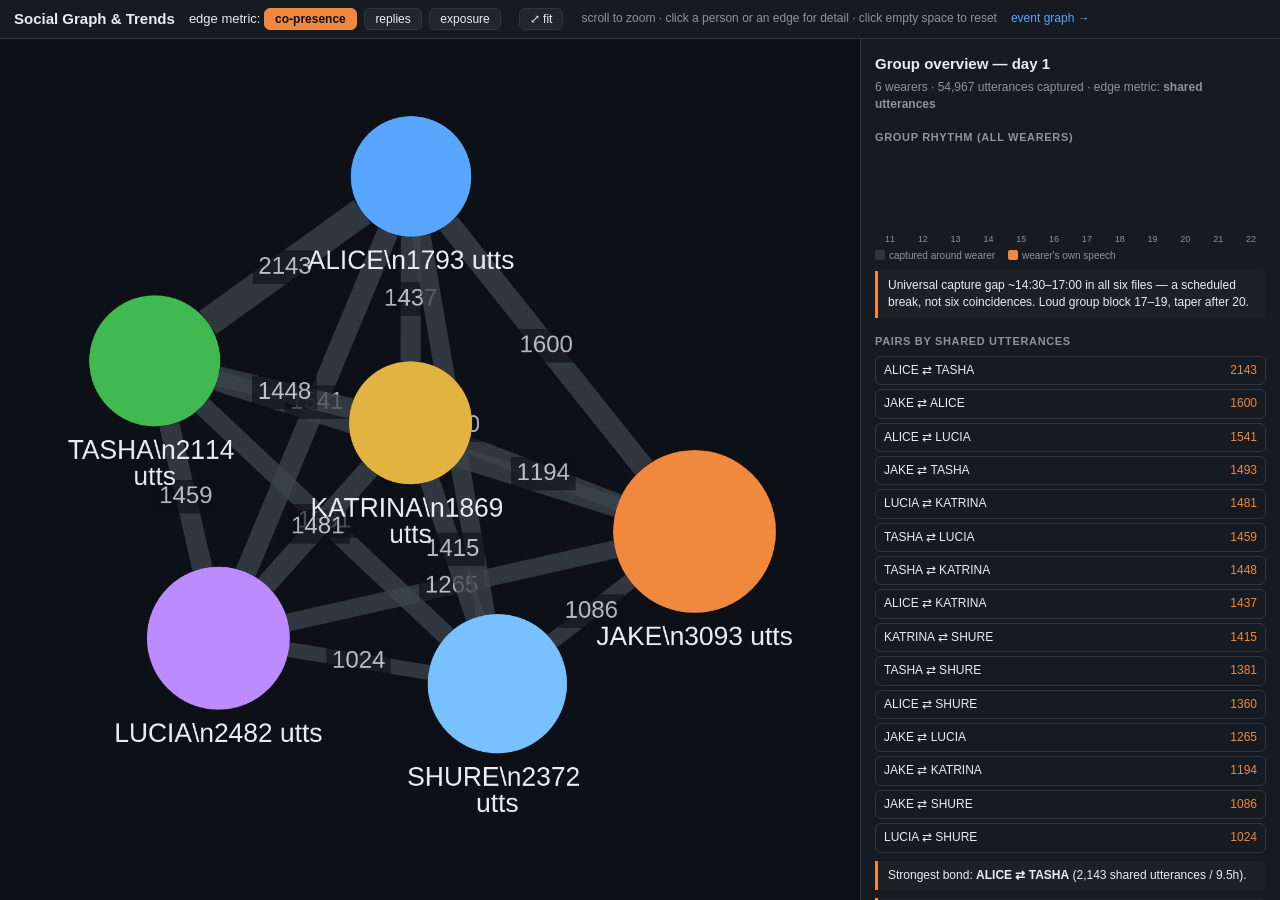
==== web/trends.html @ 54d90e9f "Compute day-1 trends: co-presence, reply dyads, hourly rhythms, per-user profiles (JSON + markdown)" ====
<!DOCTYPE html>
<html lang="en">
<head>
<meta charset="utf-8">
<title>CDE — Social Graph & Trends</title>
<script src="cytoscape.min.js"></script>
<script src="trends-data.js"></script>
<style>
  :root {
    --bg:#0d1117; --panel:#161b22; --border:#30363d; --fg:#e6edf3; --dim:#8b949e;
    --accent:#f0883e; --blue:#58a6ff; --green:#3fb950; --purple:#bc8cff; --red:#f85149;
  }
  * { box-sizing:border-box; }
  body { margin:0; background:var(--bg); color:var(--fg);
         font:13px/1.45 -apple-system,"Segoe UI",Roboto,sans-serif; height:100vh;
         display:flex; flex-direction:column; }
  header { padding:8px 14px; background:var(--panel); border-bottom:1px solid var(--border);
           display:flex; gap:14px; align-items:center; flex-wrap:wrap; }
  header h1 { font-size:15px; margin:0; font-weight:600; }
  header .hint { color:var(--dim); font-size:12px; }
  .mbtn { background:#21262d; color:var(--fg); border:1px solid var(--border); border-radius:6px;
          padding:3px 10px; margin-right:4px; cursor:pointer; font-size:12px; }
  .mbtn.on { background:var(--accent); border-color:var(--accent); color:#0d1117; font-weight:600; }
  .mbtn.ghost { margin-left:auto; }
  a.mlink { color:var(--blue); font-size:12px; text-decoration:none; }
  main { flex:1; display:flex; min-height:0; }
  #cy { flex:1; min-width:0; }
  #inspector { width:420px; background:var(--panel); border-left:1px solid var(--border);
               overflow-y:auto; padding:14px; }
  #inspector h2 { font-size:15px; margin:0 0 4px; }
  #inspector .meta { color:var(--dim); margin-bottom:10px; font-size:12px; }
  #inspector h3 { font-size:11px; color:var(--dim); text-transform:uppercase;
                  letter-spacing:.06em; margin:16px 0 6px; }
  .statgrid { display:flex; gap:8px; flex-wrap:wrap; margin:8px 0; }
  .stat { background:#1c2128; border:1px solid var(--border); border-radius:6px;
          padding:6px 10px; font-size:12px; }
  .stat b { display:block; font-size:16px; color:var(--fg); }
  .bars { display:flex; align-items:flex-end; gap:3px; height:80px; margin:6px 0 2px; }
  .barcol { flex:1; display:flex; flex-direction:column; justify-content:flex-end; align-items:center; position:relative; }
  .barcol .cap { width:100%; background:#30363d; border-radius:2px 2px 0 0; }
  .barcol .own { width:60%; background:var(--accent); border-radius:2px 2px 0 0; position:absolute; bottom:0; }
  .barcol:hover .cap { background:#484f58; }
  .hlabels { display:flex; gap:3px; }
  .hlabels span { flex:1; text-align:center; font-size:9px; color:var(--dim); }
  .legendrow { font-size:10px; color:var(--dim); margin-top:2px; }
  .legendrow i { display:inline-block; width:10px; height:10px; border-radius:2px;
                 vertical-align:-1px; margin-right:4px; }
  .hbar { display:flex; align-items:center; gap:6px; margin:3px 0; font-size:12px; }
  .hbar .nm { width:86px; overflow:hidden; text-overflow:ellipsis; white-space:nowrap; }
  .hbar .tr { flex:1; background:#21262d; border-radius:3px; height:12px; position:relative; }
  .hbar .fl { background:var(--blue); height:100%; border-radius:3px; }
  .hbar .fl.own { background:var(--accent); }
  .hbar .fl.green { background:var(--green); }
  .hbar .vl { width:56px; text-align:right; color:var(--dim); font-size:11px; }
  .pairrow { padding:5px 8px; border:1px solid var(--border); border-radius:6px; margin:4px 0;
             cursor:pointer; font-size:12px; display:flex; justify-content:space-between; }
  .pairrow:hover { border-color:var(--blue); }
  .pairrow .v { color:var(--accent); }
  .note { border-left:3px solid var(--accent); background:#1c2128; padding:6px 10px;
          margin:8px 0; font-size:12px; border-radius:0 6px 6px 0; }
  .note.assumed { border-left-color:var(--purple); }
  .note .tag { font-size:10px; color:var(--purple); font-weight:700; letter-spacing:.05em; }
  .backbtn { width:100%; margin-top:12px; padding:7px; background:#21262d; color:var(--fg);
             border:1px solid var(--border); border-radius:6px; cursor:pointer; font-size:12px; }
  ul.tight { margin:4px 0; padding-left:18px; font-size:12px; }
  ul.tight li { margin:3px 0; }
</style>
</head>
<body>
<header>
  <h1>Social Graph &amp; Trends</h1>
  <span>
    edge metric:
    <button class="mbtn on" data-m="copresence">co-presence</button>
    <button class="mbtn" data-m="replies">replies</button>
    <button class="mbtn" data-m="exposure">exposure</button>
  </span>
  <button class="mbtn" id="fit">⤢ fit</button>
  <span class="hint">scroll to zoom · click a person or an edge for detail · click empty space to reset</span>
  <a class="mlink" href="/">event graph →</a>
</header>
<main>
  <div id="cy"></div>
  <div id="inspector"><p style="color:var(--dim)">Loading…</p></div>
</main>
<script>
const D = window.TRENDS_DATA;
const $ = s => document.querySelector(s);
const WEARERS = Object.keys(D.users);                    // ["A1_JAKE", ...]
const CODE = {}, NAME = {}, COLOR = {};
const PALETTE = ["#f0883e","#58a6ff","#3fb950","#bc8cff","#e3b341","#79c0ff"];
WEARERS.forEach((w,i) => { CODE[w] = w.split("_")[0]; NAME[w] = w.split("_")[1]; COLOR[w] = PALETTE[i]; });
const CODE2W = Object.fromEntries(WEARERS.map(w => [CODE[w], w]));

// ---------- pair metrics ----------
const REPLY = {};   // "A1-A4" -> {f: replies a->b, b: replies b->a} in key order
for (const e of D.reply_edges_top) {
  const wa = WEARERS.find(w => NAME[w] === e.from), wb = WEARERS.find(w => NAME[w] === e.to);
  if (!wa || !wb) continue;
  const key = [CODE[wa], CODE[wb]].sort().join("-");
  REPLY[key] = REPLY[key] || {};
  REPLY[key][CODE[wa] < CODE[wb] ? "f" : "b"] =
      (REPLY[key][CODE[wa] < CODE[wb] ? "f" : "b"] || 0) + e.replies;
}
function pairKey(wa, wb) { return [CODE[wa], CODE[wb]].sort().join("-"); }
function pairMetrics(wa, wb) {
  const k = pairKey(wa, wb), cp = D.co_presence[k] || {}, rp = REPLY[k] || {};
  const [c1, c2] = k.split("-");
  const w1 = CODE2W[c1], w2 = CODE2W[c2];
  const heard12 = (D.users[w1].speakers_heard[NAME[w2]] || 0);
  const heard21 = (D.users[w2].speakers_heard[NAME[w1]] || 0);
  return { key: k, w1, w2,
           shared: cp.shared_utterances || 0, span: cp.span_hours || 0,
           first: cp.first, last: cp.last,
           r12: rp.f || 0, r21: rp.b || 0,
           heard12, heard21,
           replies: (rp.f || 0) + (rp.b || 0),
           exposure: heard12 + heard21 };
}
const PAIRS = [];
for (let i = 0; i < WEARERS.length; i++)
  for (let j = i + 1; j < WEARERS.length; j++)
    PAIRS.push(pairMetrics(WEARERS[i], WEARERS[j]));

const METRICS = {
  copresence: { get: p => p.shared,  label: "shared utterances", fmt: v => v },
  replies:    { get: p => p.replies, label: "replies",           fmt: v => v },
  exposure:   { get: p => p.exposure,label: "heard each other",  fmt: v => v },
};
let metric = "copresence";
const maxFor = m => Math.max(...PAIRS.map(METRICS[m].get));

// ---------- narratives (from analysis/TRENDS.md) ----------
const NOTES = {
  A1_JAKE: [
    "Hub of the group: top-3 conversation partner for every other wearer; highest self-share of speech (34%).",
    "Latest night of anyone (recording to 22:05); loud morning block 11–13, evening resume 17–20.",
    "Most-captured other voice in all five transcripts — in Alice's and Tasha's files he's heard more than they hear themselves."],
  A2_ALICE: [
    "Quiet center: highest co-presence totals overall but lowest self-share (19%) — always present, rarely heard.",
    "Strongest pair bond in the dataset is Alice–Tasha (2,143 shared utterances / 9.5h).",
    "Co-presence edges credit her correctly where extraction would miss her — argues for heard_by/WITNESSED edges."],
  A3_TASHA: [
    "Connector: bridges Alice, Lucia, Katrina; mid-to-high engagement with everyone.",
    "Alice⇄Tasha is the strongest non-Jake reply dyad (1,438 / 1,324).",
    "Earliest recording end besides Shure's split — file stops 20:45."],
  A4_LUCIA: [
    "Jake's primary partner — Jake⇄Lucia is the single busiest dyad (3,684 combined replies).",
    "Second-most-heard voice group-wide; strong independent ties to Katrina, Tasha, Alice.",
    "Plausible co-runner of group logistics alongside Jake."],
  A5_KATRINA: [
    "Steady mid-tier: lowest total capture (8,204) and the thinnest afternoon (81 utts at 14h).",
    "Balanced ties — Lucia⇄Katrina and Shure⇄Katrina both ~900 replies each way.",
    "Her afternoon lull reads as an individual off-camera stretch, not a group event."],
  A6_SHURE: [
    "Semi-detached evenings: co-presence with every wearer ends ~18:37 while his recorder runs to 22:09.",
    "17:00 spike is the largest single hour anywhere (2,144 captured — a big group moment).",
    "Only file containing 'Shure's GF' (382) and 'Sister' (57) — a private social thread outside the group."],
};
const ASSUMED = {
  A1_JAKE: "Week: extracted goals (party/BBQ, auction, schedule rework) are group-facing — likely remains coordination hub; surviving INFLUENCES hypotheses mostly radiate from his plans.",
  A2_ALICE: "Week: stable sub-thread with Tasha inside the group graph; expect shared events to cluster together.",
  A3_TASHA: "Week: Alice–Tasha pairing persists as a sub-thread; her earlier departures may repeat.",
  A4_LUCIA: "Week: second node of the social core; day-3 grill rehearsal / day-4 BBQ replan likely co-run with Jake.",
  A5_KATRINA: "Week: mid-core member; afternoon off-camera stretches may recur.",
  A6_SHURE: "Week: recurring evening splits + GF/sister events form a parallel thread in his part of the graph.",
};

// ---------- graph ----------
let cy;
function buildGraph() {
  const mx = maxFor(metric);
  const els = [];
  for (const w of WEARERS) {
    const u = D.users[w];
    els.push({ data: { id: CODE[w], name: NAME[w], wearer: w,
                       own: u.own_utterances, captured: u.utterances_captured }});
  }
  for (const p of PAIRS) {
    const v = METRICS[metric].get(p);
    els.push({ data: { id: "p" + p.key, source: CODE[p.w1], target: CODE[p.w2],
                       pair: p.key, v, norm: v / mx }});
  }
  if (cy) cy.destroy();
  cy = cytoscape({
    container: $("#cy"), elements: els, wheelSensitivity: 0.25,
    minZoom: 0.3, maxZoom: 5,
    layout: { name: "cose", animate: false, nodeRepulsion: 9000,
              idealEdgeLength: e => 220 - 140 * e.data("norm"), edgeElasticity: 50 },
    style: [
      { selector: "node", style: {
          "background-color": n => COLOR[n.data("wearer")],
          "width": n => 26 + 42 * (n.data("own") / 3100),
          "height": n => 26 + 42 * (n.data("own") / 3100),
          "label": n => n.data("name") + "\\n" + n.data("own") + " utts",
          "color": "#e6edf3", "font-size": 11, "text-valign": "bottom",
          "text-margin-y": 5, "text-wrap": "wrap", "text-max-width": "90px",
          "border-width": 0 }},
      { selector: "edge", style: {
          "width": e => 1 + 11 * e.data("norm"),
          "line-color": "#3d444d", "opacity": 0.75,
          "curve-style": "bezier",
          "label": e => METRICS[metric].fmt(e.data("v")),
          "font-size": 10, "color": "#e6edf3", "text-opacity": 0,
          "text-background-color": "#0d1117", "text-background-opacity": 0.85,
          "text-background-padding": 2 }},
      { selector: ".faded", style: { "opacity": 0.12 }},
      { selector: "edge.hi", style: { "line-color": "#f0883e", "opacity": 1 }},
      { selector: "node.hi", style: { "border-width": 3, "border-color": "#ffd33d" }},
    ],
  });
  cy.on("zoom", () => {
    const t = cy.zoom() > 0.75 ? 1 : 0;
    cy.edges().forEach(e => { if (e.style("text-opacity") != t) e.style("text-opacity", t); });
  });
  cy.on("tap", "node", ev => focusNode(ev.target));
  cy.on("tap", "edge", ev => focusEdge(ev.target));
  cy.on("tap", ev => { if (ev.target === cy) resetView(); });
}

function setMetric(m) {
  metric = m;
  document.querySelectorAll(".mbtn[data-m]").forEach(b =>
    b.classList.toggle("on", b.dataset.m === m));
  const mx = maxFor(m);
  cy.edges().forEach(e => {
    const p = PAIRS.find(x => "p" + x.key === e.id());
    const v = METRICS[m].get(p);
    e.data("v", v); e.data("norm", v / mx);
  });
  cy.layout({ name: "cose", animate: true, animationDuration: 400, nodeRepulsion: 9000,
              idealEdgeLength: e => 220 - 140 * e.data("norm"), edgeElasticity: 50 }).run();
}
document.querySelectorAll(".mbtn[data-m]").forEach(b => b.onclick = () => setMetric(b.dataset.m));
$("#fit").onclick = () => { cy.animate({ fit: { padding: 60 } }, { duration: 300 }); };

// ---------- focus / detail ----------
function hilite(eles) {
  cy.elements().addClass("faded").removeClass("hi");
  eles.removeClass("faded").addClass("hi");
}
function resetView() {
  cy.elements().removeClass("faded hi");
  cy.animate({ fit: { padding: 60 } }, { duration: 300 });
  showOverview();
}
function focusNode(n) {
  const hood = n.closedNeighborhood();
  hilite(hood);
  cy.animate({ fit: { eles: hood, padding: 90 } }, { duration: 400 });
  showUser(n.data("wearer"));
}
function focusEdge(e) {
  const g = e.union(e.connectedNodes());
  hilite(g);
  cy.animate({ fit: { eles: g, padding: 140 } }, { duration: 400 });
  const [w1, w2] = e.data("pair").split("-").map(c => CODE2W[c]);
  showPair(pairMetrics(w1, w2));
}

// ---------- inspector renderers ----------
function bar(u) {
  const hrs = u.hourly;
  const hs = Object.keys(hrs).map(Number).sort((a,b)=>a-b);
  const lo = hs[0], hi = hs[hs.length-1];
  const mx = Math.max(...hs.map(h => hrs[h].captured));
  let cols = "", labs = "";
  for (let h = lo; h <= hi; h++) {
    const c = hrs[h] ? hrs[h].captured : 0, o = hrs[h] ? hrs[h].own : 0;
    cols += `<div class="barcol" title="${h}:00 — ${c} captured, ${o} own">
      <div class="cap" style="height:${Math.round(76*c/mx)}px"></div>
      <div class="own" style="height:${Math.round(76*o/mx)}px"></div></div>`;
    labs += `<span>${h}</span>`;
  }
  return `<div class="bars">${cols}</div><div class="hlabels">${labs}</div>
    <div class="legendrow"><i style="background:#30363d"></i>captured around wearer
    <i style="background:var(--accent);margin-left:10px"></i>wearer's own speech</div>`;
}
function hbars(items, cls) {
  const mx = Math.max(...items.map(x => x[1]), 1);
  return items.map(([nm, v]) =>
    `<div class="hbar"><span class="nm">${nm}</span>
     <span class="tr"><span class="fl ${cls||""}" style="width:${Math.round(100*v/mx)}%"></span></span>
     <span class="vl">${v}</span></div>`).join("");
}
function pairTable(sortKey) {
  return PAIRS.slice().sort((a,b) => METRICS[metric].get(b) - METRICS[metric].get(a))
    .map(p => `<div class="pairrow" data-p="${p.key}">
      <span>${NAME[p.w1]} ⇄ ${NAME[p.w2]}</span>
      <span class="v">${METRICS[metric].fmt(METRICS[metric].get(p))}</span></div>`).join("");
}
function bindPairRows() {
  document.querySelectorAll(".pairrow").forEach(r => r.onclick = () => {
    const e = cy.getElementById("p" + r.dataset.p);
    if (e.nonempty()) focusEdge(e);
  });
}

function groupRhythm() {
  const acc = {};
  for (const w of WEARERS)
    for (const [h, v] of Object.entries(D.users[w].hourly)) {
      acc[h] = acc[h] || [0,0]; acc[h][0] += v.captured; acc[h][1] += v.own;
    }
  return bar({ hourly: acc });
}

function showOverview() {
  const sorted = PAIRS.slice().sort((a,b)=>b.shared-a.shared);
  const best = sorted[0], early = sorted.filter(p => p.span < 8);
  $("#inspector").innerHTML = `
    <h2>Group overview — day 1</h2>
    <div class="meta">6 wearers · ${Object.values(D.users).reduce((s,u)=>s+u.utterances_captured,0).toLocaleString()}
      utterances captured · edge metric: <b>${METRICS[metric].label}</b></div>
    <h3>group rhythm (all wearers)</h3>
    ${groupRhythm()}
    <div class="note">Universal capture gap ~14:30–17:00 in all six files — a scheduled break, not six
      coincidences. Loud group block 17–19, taper after 20.</div>
    <h3>pairs by ${METRICS[metric].label}</h3>
    ${pairTable()}
    <div class="note">Strongest bond: <b>${NAME[best.w1]} ⇄ ${NAME[best.w2]}</b>
      (${best.shared.toLocaleString()} shared utterances / ${best.span}h).</div>
    ${early.length ? `<div class="note">Every Shure pair caps at ~7.5h and ends ~18:37 — he splits off
      from the group each evening while his recorder keeps running.</div>` : ""}
    <div class="note assumed"><span class="tag">ASSUMED · WEEK</span><br>
      Graph stats from Jake's extracted week: 9 INFLUENCES hypotheses, 299 SAME_THREAD, 163 canonical
      goals — recurring threads (party/BBQ, auction, schedule) seeded early resolve into the day-7 event.</div>`;
  bindPairRows();
}

function showUser(w) {
  const u = D.users[w];
  const share = Math.round(100 * u.own_utterances / u.utterances_captured);
  const heard = Object.entries(u.speakers_heard)
    .filter(([n]) => n !== NAME[w]).sort((a,b)=>b[1]-a[1]).slice(0,6);
  const rels = PAIRS.filter(p => p.w1 === w || p.w2 === w)
    .sort((a,b) => METRICS[metric].get(b) - METRICS[metric].get(a));
  const heardMax = heard.length ? heard[0][1] : 1;
  $("#inspector").innerHTML = `
    <h2 style="color:${COLOR[w]}">${NAME[w]} <span style="color:var(--dim);font-size:12px">${w}</span></h2>
    <div class="meta">day 1 · active ${u.active_span_hours[0]}:00–${u.active_span_hours[1]}:00</div>
    <div class="statgrid">
      <div class="stat"><b>${u.utterances_captured.toLocaleString()}</b>captured</div>
      <div class="stat"><b>${u.own_utterances.toLocaleString()}</b>own speech</div>
      <div class="stat"><b>${share}%</b>self-share</div>
    </div>
    <h3>hourly activity</h3>
    ${bar(u)}
    <h3>voices heard (exposure)</h3>
    ${hbars(heard)}
    <h3>relationships — by ${METRICS[metric].label}</h3>
    ${rels.map(p => {
      const other = p.w1 === w ? p.w2 : p.w1;
      const v = METRICS[metric].get(p);
      return `<div class="pairrow" data-p="${p.key}">
        <span style="color:${COLOR[other]}">⇄ ${NAME[other]}</span>
        <span class="v">${METRICS[metric].fmt(v)}</span></div>`;
    }).join("")}
    <h3>trend notes</h3>
    <ul class="tight">${NOTES[w].map(n => `<li>${n}</li>`).join("")}</ul>
    <div class="note assumed"><span class="tag">ASSUMED · WEEK</span><br>${ASSUMED[w]}</div>
    <button class="backbtn" onclick="resetView()">← back to group</button>`;
  bindPairRows();
}

function showPair(p) {
  const rTot = p.r12 + p.r21 || 1, hTot = p.heard12 + p.heard21 || 1;
  const spanNote = p.span < 8
    ? `<div class="note">Short overlap (${p.span}h, ending ~${p.last}) — shorter than the group's
       ~10.9h typical span: one of the two left the shared space early.</div>` : "";
  const rank = 1 + PAIRS.slice().sort((a,b)=>b.shared-a.shared).findIndex(x=>x.key===p.key);
  $("#inspector").innerHTML = `
    <h2><span style="color:${COLOR[p.w1]}">${NAME[p.w1]}</span> ⇄
        <span style="color:${COLOR[p.w2]}">${NAME[p.w2]}</span></h2>
    <div class="meta">pair detail · day 1 · co-presence rank #${rank} of 15</div>
    <div class="statgrid">
      <div class="stat"><b>${p.shared.toLocaleString()}</b>shared utterances</div>
      <div class="stat"><b>${p.span}h</b>overlap ${p.first}–${p.last}</div>
    </div>
    <h3>replies — who responds to whom</h3>
    <div class="hbar"><span class="nm">${NAME[p.w1]} → ${NAME[p.w2]}</span>
      <span class="tr"><span class="fl" style="width:${Math.round(100*p.r12/rTot)}%"></span></span>
      <span class="vl">${p.r12}</span></div>
    <div class="hbar"><span class="nm">${NAME[p.w2]} → ${NAME[p.w1]}</span>
      <span class="tr"><span class="fl own" style="width:${Math.round(100*p.r21/rTot)}%"></span></span>
      <span class="vl">${p.r21}</span></div>
    <h3>exposure — how much of the other's voice each captured</h3>
    <div class="hbar"><span class="nm">${NAME[p.w1]} heard</span>
      <span class="tr"><span class="fl green" style="width:${Math.round(100*p.heard12/hTot)}%"></span></span>
      <span class="vl">${p.heard12}</span></div>
    <div class="hbar"><span class="nm">${NAME[p.w2]} heard</span>
      <span class="tr"><span class="fl green" style="width:${Math.round(100*p.heard21/hTot)}%"></span></span>
      <span class="vl">${p.heard21}</span></div>
    ${spanNote}
    <div class="note">Reply counts are amplified ~3–4× because every nearby recorder captures the same
      exchange — read the <i>ratio</i> between directions, not the absolute numbers.</div>
    <button class="backbtn" onclick="resetView()">← back to group</button>`;
}

buildGraph();
resetView();
</script>
</body>
</html>
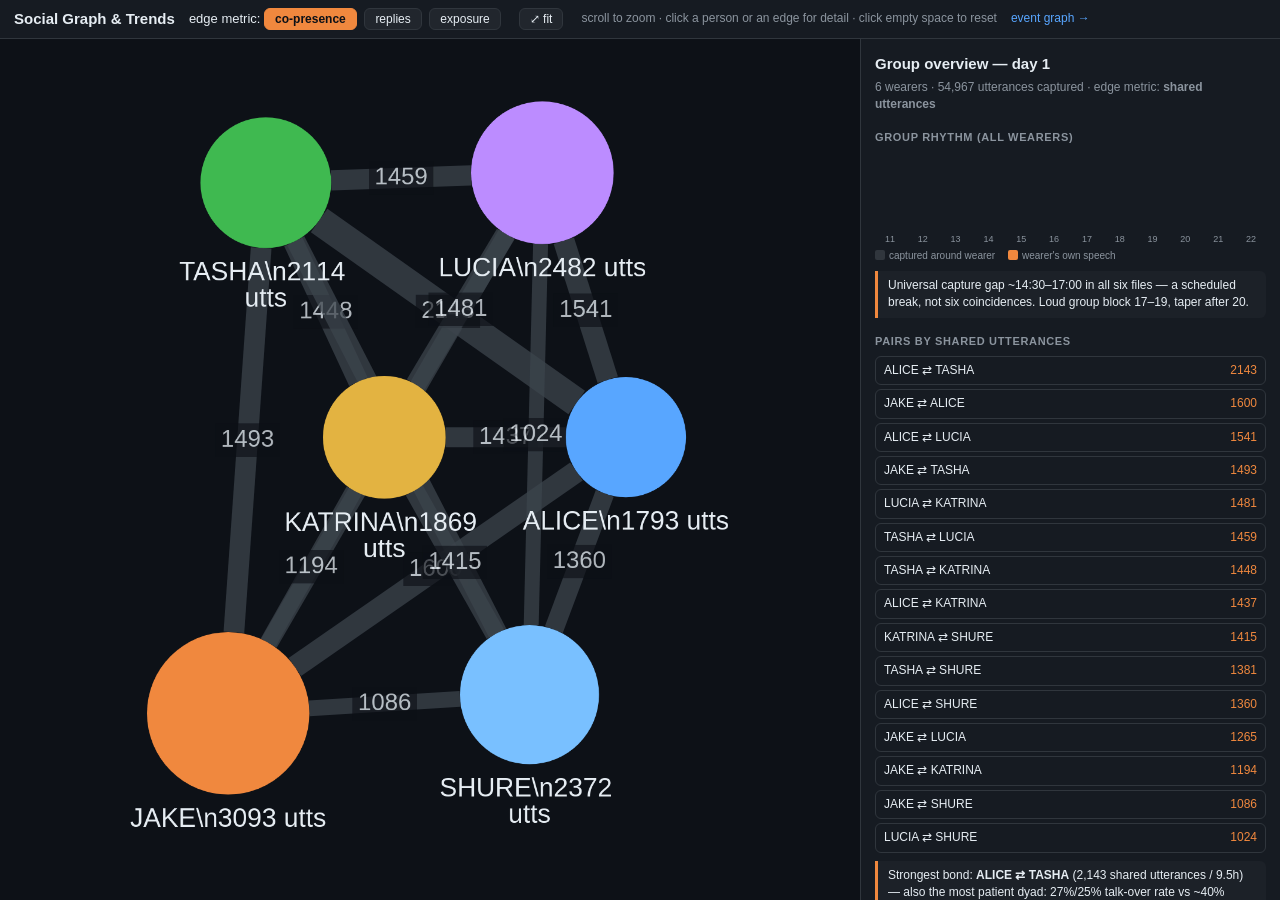
==== commit d5fff733: "New trend signals: reply latency, talk-over counts, voiced time, monologue runs Generated with [Devi" ====
--- a/web/trends.html
+++ b/web/trends.html
@@ -109,11 +109,15 @@
   const w1 = CODE2W[c1], w2 = CODE2W[c2];
   const heard12 = (D.users[w1].speakers_heard[NAME[w2]] || 0);
   const heard21 = (D.users[w2].speakers_heard[NAME[w1]] || 0);
+  const ex = (D.pair_extras || {})[k] || {};
   return { key: k, w1, w2,
            shared: cp.shared_utterances || 0, span: cp.span_hours || 0,
            first: cp.first, last: cp.last,
            r12: rp.f || 0, r21: rp.b || 0,
            heard12, heard21,
+           lat1: ex.lat_f, lat2: ex.lat_b,          // reply latency, each member
+           ov1: ex.ov_f || 0, ov2: ex.ov_b || 0,    // talk-overs committed
+           n1: ex.n_f || 0, n2: ex.n_b || 0,        // clean replies (denominator)
            replies: (rp.f || 0) + (rp.b || 0),
            exposure: heard12 + heard21 };
 }
@@ -137,8 +141,8 @@
     "Latest night of anyone (recording to 22:05); loud morning block 11–13, evening resume 17–20.",
     "Most-captured other voice in all five transcripts — in Alice's and Tasha's files he's heard more than they hear themselves."],
   A2_ALICE: [
-    "Quiet center: highest co-presence totals overall but lowest self-share (19%) — always present, rarely heard.",
-    "Strongest pair bond in the dataset is Alice–Tasha (2,143 shared utterances / 9.5h).",
+    "Quiet center: highest co-presence totals overall but lowest self-share (19%) and least airtime (~43 min) — always present, rarely heard.",
+    "Strongest pair bond in the dataset is Alice–Tasha (2,143 shared utterances / 9.5h) — and the most patient: 25–27% talk-over rate vs ~40% group norm.",
     "Co-presence edges credit her correctly where extraction would miss her — argues for heard_by/WITNESSED edges."],
   A3_TASHA: [
     "Connector: bridges Alice, Lucia, Katrina; mid-to-high engagement with everyone.",
@@ -155,6 +159,7 @@
   A6_SHURE: [
     "Semi-detached evenings: co-presence with every wearer ends ~18:37 while his recorder runs to 22:09.",
     "17:00 spike is the largest single hour anywhere (2,144 captured — a big group moment).",
+    "Holds the floor longest: 42-utterance monologue streak, the group's max.",
     "Only file containing 'Shure's GF' (382) and 'Sister' (57) — a private social thread outside the group."],
 };
 const ASSUMED = {
@@ -308,6 +313,8 @@
 function showOverview() {
   const sorted = PAIRS.slice().sort((a,b)=>b.shared-a.shared);
   const best = sorted[0], early = sorted.filter(p => p.span < 8);
+  const talkiest = WEARERS.slice().sort((a,b) => userOvRate(b) - userOvRate(a))[0];
+  const mostVoiced = WEARERS.slice().sort((a,b) => D.users[b].voiced_s - D.users[a].voiced_s)[0];
   $("#inspector").innerHTML = `
     <h2>Group overview — day 1</h2>
     <div class="meta">6 wearers · ${Object.values(D.users).reduce((s,u)=>s+u.utterances_captured,0).toLocaleString()}
@@ -319,9 +326,15 @@
     <h3>pairs by ${METRICS[metric].label}</h3>
     ${pairTable()}
     <div class="note">Strongest bond: <b>${NAME[best.w1]} ⇄ ${NAME[best.w2]}</b>
-      (${best.shared.toLocaleString()} shared utterances / ${best.span}h).</div>
+      (${best.shared.toLocaleString()} shared utterances / ${best.span}h) — also the
+      most patient dyad: ${Math.round(100*ovRate(best.ov1,best.n1))}%/${Math.round(100*ovRate(best.ov2,best.n2))}%
+      talk-over rate vs ~40% group norm.</div>
     ${early.length ? `<div class="note">Every Shure pair caps at ~7.5h and ends ~18:37 — he splits off
       from the group each evening while his recorder keeps running.</div>` : ""}
+    <div class="note"><b>${NAME[mostVoiced]}</b> holds the most airtime
+      (${Math.round(D.users[mostVoiced].voiced_s/60)} min) ·
+      <b>${NAME[talkiest]}</b> talks over others most
+      (${Math.round(100*userOvRate(talkiest))}% of exchanges).</div>
     <div class="note assumed"><span class="tag">ASSUMED · WEEK</span><br>
       Graph stats from Jake's extracted week: 9 INFLUENCES hypotheses, 299 SAME_THREAD, 163 canonical
       goals — recurring threads (party/BBQ, auction, schedule) seeded early resolve into the day-7 event.</div>`;
@@ -343,6 +356,9 @@
       <div class="stat"><b>${u.utterances_captured.toLocaleString()}</b>captured</div>
       <div class="stat"><b>${u.own_utterances.toLocaleString()}</b>own speech</div>
       <div class="stat"><b>${share}%</b>self-share</div>
+      <div class="stat"><b>${Math.round(u.voiced_s/60)}m</b>airtime${D.audio_vad ? " (VAD)" : ""}</div>
+      <div class="stat"><b>${u.monologue_max}</b>longest streak</div>
+      <div class="stat"><b>${Math.round(100*userOvRate(w))}%</b>talk-over rate</div>
     </div>
     <h3>hourly activity</h3>
     ${bar(u)}
@@ -362,6 +378,16 @@
     <button class="backbtn" onclick="resetView()">← back to group</button>`;
   bindPairRows();
 }
+
+const ovRate = (ov, n) => n + ov ? ov / (n + ov) : 0;
+const userOvRate = w => {   // talk-overs committed / all that member's exchanges
+  let ov = 0, n = 0;
+  for (const p of PAIRS) {
+    if (p.w1 === w) { ov += p.ov1; n += p.n1 + p.ov1; }
+    if (p.w2 === w) { ov += p.ov2; n += p.n2 + p.ov2; }
+  }
+  return n ? ov / n : 0;
+};
 
 function showPair(p) {
   const rTot = p.r12 + p.r21 || 1, hTot = p.heard12 + p.heard21 || 1;
@@ -391,6 +417,22 @@
     <div class="hbar"><span class="nm">${NAME[p.w2]} heard</span>
       <span class="tr"><span class="fl green" style="width:${Math.round(100*p.heard21/hTot)}%"></span></span>
       <span class="vl">${p.heard21}</span></div>
+    <h3>timing — reply latency &amp; talk-overs</h3>
+    <div class="hbar"><span class="nm">${NAME[p.w1]} replies</span>
+      <span class="tr"><span class="fl" style="width:${Math.round(100*(p.lat1||0)/3)}%"></span></span>
+      <span class="vl">${p.lat1 != null ? p.lat1 + "s" : "—"}</span></div>
+    <div class="hbar"><span class="nm">${NAME[p.w2]} replies</span>
+      <span class="tr"><span class="fl own" style="width:${Math.round(100*(p.lat2||0)/3)}%"></span></span>
+      <span class="vl">${p.lat2 != null ? p.lat2 + "s" : "—"}</span></div>
+    <div class="hbar"><span class="nm">${NAME[p.w1]} talks over</span>
+      <span class="tr"><span class="fl green" style="width:${Math.round(100*ovRate(p.ov1,p.n1))}%"></span></span>
+      <span class="vl">${Math.round(100*ovRate(p.ov1,p.n1))}%</span></div>
+    <div class="hbar"><span class="nm">${NAME[p.w2]} talks over</span>
+      <span class="tr"><span class="fl green" style="width:${Math.round(100*ovRate(p.ov2,p.n2))}%"></span></span>
+      <span class="vl">${Math.round(100*ovRate(p.ov2,p.n2))}%</span></div>
+    <div class="legendrow">latency = median gap before replying (floored by 1s SRT
+      resolution — <code>--audio</code> VAD refines) · talk-over = started before
+      the other finished (${p.ov1 + p.ov2} events)</div>
     ${spanNote}
     <div class="note">Reply counts are amplified ~3–4× because every nearby recorder captures the same
       exchange — read the <i>ratio</i> between directions, not the absolute numbers.</div>
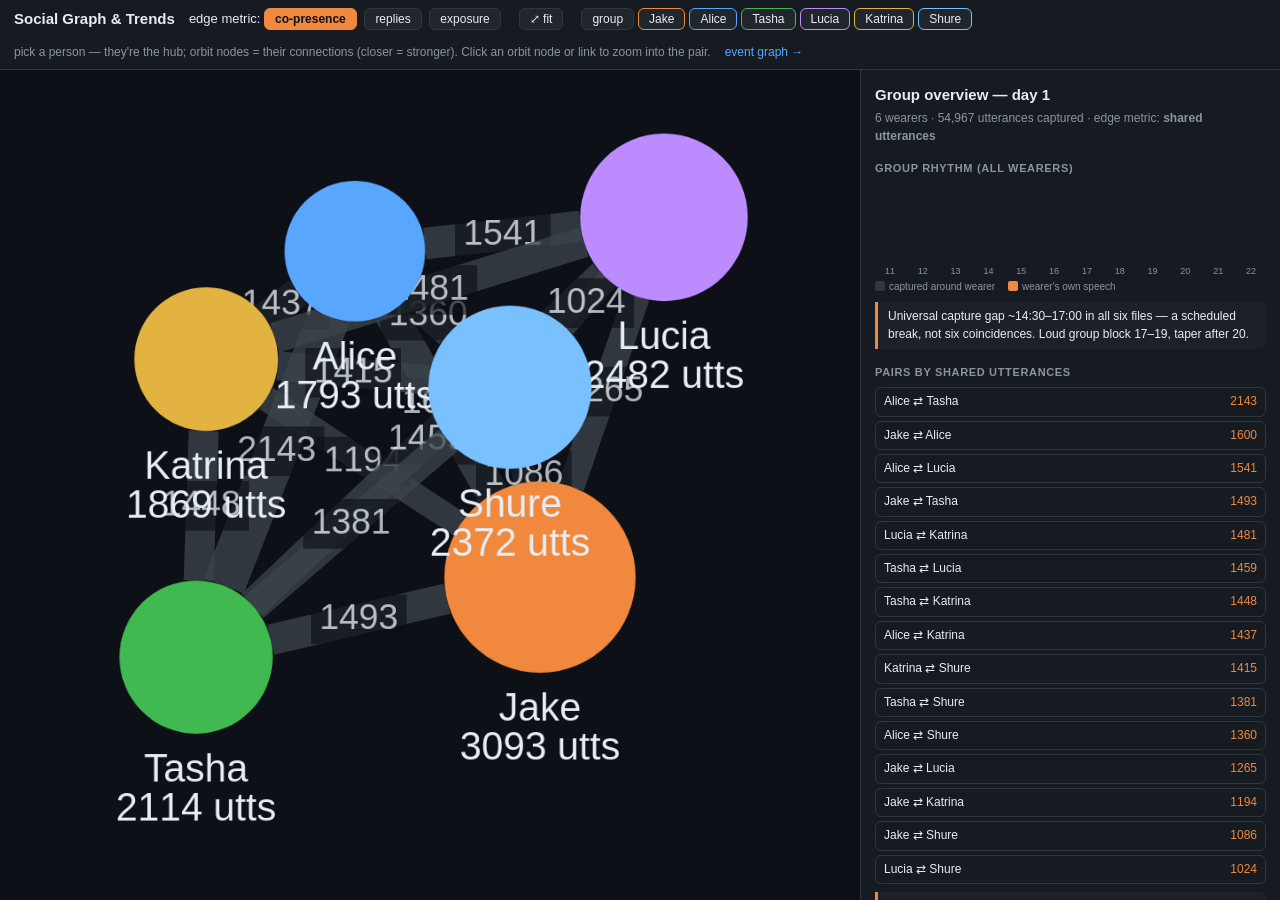
==== commit 6adfff17: "Trends ego-star view: per-wearer chips orbit connections by pair strength Generated with [Devin](htt" ====
--- a/web/trends.html
+++ b/web/trends.html
@@ -76,7 +76,8 @@
     <button class="mbtn" data-m="exposure">exposure</button>
   </span>
   <button class="mbtn" id="fit">⤢ fit</button>
-  <span class="hint">scroll to zoom · click a person or an edge for detail · click empty space to reset</span>
+  <span id="uchips"></span>
+  <span class="hint">pick a person — they're the hub; orbit nodes = their connections (closer = stronger). Click an orbit node or link to zoom into the pair.</span>
   <a class="mlink" href="/">event graph →</a>
 </header>
 <main>
@@ -89,7 +90,9 @@
 const WEARERS = Object.keys(D.users);                    // ["A1_JAKE", ...]
 const CODE = {}, NAME = {}, COLOR = {};
 const PALETTE = ["#f0883e","#58a6ff","#3fb950","#bc8cff","#e3b341","#79c0ff"];
-WEARERS.forEach((w,i) => { CODE[w] = w.split("_")[0]; NAME[w] = w.split("_")[1]; COLOR[w] = PALETTE[i]; });
+WEARERS.forEach((w,i) => { CODE[w] = w.split("_")[0];
+  NAME[w] = w[3] + w.slice(4).toLowerCase();   // A1_JAKE -> "Jake" (data uses title case)
+  COLOR[w] = PALETTE[i]; });
 const CODE2W = Object.fromEntries(WEARERS.map(w => [CODE[w], w]));
 
 // ---------- pair metrics ----------
@@ -132,7 +135,7 @@
   exposure:   { get: p => p.exposure,label: "heard each other",  fmt: v => v },
 };
 let metric = "copresence";
-const maxFor = m => Math.max(...PAIRS.map(METRICS[m].get));
+const maxFor = m => Math.max(...PAIRS.map(METRICS[m].get), 1);   // floor 1: no 0/0 norms
 
 // ---------- narratives (from analysis/TRENDS.md) ----------
 const NOTES = {
@@ -172,49 +175,85 @@
 };
 
 // ---------- graph ----------
-let cy;
+let cy, curUser = null;              // null = group mesh; wearer code = ego star
+const maxOwn = Math.max(...WEARERS.map(w => D.users[w].own_utterances));
+
+const CY_STYLE = [
+  { selector: "node", style: {
+      "background-color": n => COLOR[n.data("wearer")],
+      "width": n => n.data("hub") ? 90 : 20 + 34 * (n.data("own") / maxOwn),
+      "height": n => n.data("hub") ? 90 : 20 + 34 * (n.data("own") / maxOwn),
+      "label": n => n.data("name") + "\n" + n.data("own") + " utts",
+      "color": "#e6edf3", "font-size": 11, "text-valign": "bottom",
+      "text-margin-y": 5, "text-wrap": "wrap", "text-max-width": "90px",
+      "border-width": 0 }},
+  { selector: "node[?hub]", style: {
+      "font-size": 15, "font-weight": 700, "border-width": 4,
+      "border-color": "#ffd33d" }},
+  { selector: "edge", style: {
+      "width": e => 1 + 11 * e.data("norm"),
+      "line-color": "#3d444d", "opacity": 0.75,
+      "curve-style": "bezier",
+      "label": e => METRICS[metric].fmt(e.data("v")),
+      "font-size": 10, "color": "#e6edf3", "text-opacity": 0,
+      "text-background-color": "#0d1117", "text-background-opacity": 0.85,
+      "text-background-padding": 2 }},
+  { selector: "edge[?ego]", style: { "text-opacity": 1, "font-size": 12 }},
+  { selector: ".faded", style: { "opacity": 0.12 }},
+  { selector: "edge.hi", style: { "line-color": "#f0883e", "opacity": 1 }},
+  { selector: "node.hi", style: { "border-width": 3, "border-color": "#ffd33d" }},
+];
+
 function buildGraph() {
   const mx = maxFor(metric);
   const els = [];
-  for (const w of WEARERS) {
-    const u = D.users[w];
-    els.push({ data: { id: CODE[w], name: NAME[w], wearer: w,
-                       own: u.own_utterances, captured: u.utterances_captured }});
-  }
-  for (const p of PAIRS) {
-    const v = METRICS[metric].get(p);
-    els.push({ data: { id: "p" + p.key, source: CODE[p.w1], target: CODE[p.w2],
-                       pair: p.key, v, norm: v / mx }});
+  if (!curUser) {
+    // group mesh: everyone equal, force layout clusters strong pairs together
+    for (const w of WEARERS) {
+      const u = D.users[w];
+      els.push({ data: { id: CODE[w], name: NAME[w], wearer: w,
+                         own: u.own_utterances, captured: u.utterances_captured }});
+    }
+    for (const p of PAIRS) {
+      const v = METRICS[metric].get(p);
+      els.push({ data: { id: "p" + p.key, source: CODE[p.w1], target: CODE[p.w2],
+                         pair: p.key, v, norm: v / mx }});
+    }
+  } else {
+    // ego star: hub big at origin; satellites ring it, distance inverts strength
+    const hub = D.users[curUser];
+    els.push({ data: { id: CODE[curUser], name: NAME[curUser], wearer: curUser,
+                       own: hub.own_utterances, captured: hub.utterances_captured,
+                       hub: 1 },
+               position: { x: 0, y: 0 }});
+    const others = WEARERS.filter(w => w !== curUser);
+    others.forEach((w, i) => {
+      const p = pairMetrics(curUser, w);
+      const v = METRICS[metric].get(p), norm = v / mx;
+      const ang = (i / others.length) * 2 * Math.PI - Math.PI / 2;
+      const rad = 460 - 300 * norm;                    // stronger -> closer to hub
+      const u = D.users[w];
+      els.push({ data: { id: CODE[w], name: NAME[w], wearer: w,
+                         own: u.own_utterances, captured: u.utterances_captured,
+                         norm },
+                 position: { x: rad * Math.cos(ang), y: rad * Math.sin(ang) }});
+      els.push({ data: { id: "p" + p.key, source: CODE[curUser], target: CODE[w],
+                         pair: p.key, v, norm, ego: 1 }});
+    });
   }
   if (cy) cy.destroy();
   cy = cytoscape({
     container: $("#cy"), elements: els, wheelSensitivity: 0.25,
     minZoom: 0.3, maxZoom: 5,
-    layout: { name: "cose", animate: false, nodeRepulsion: 9000,
-              idealEdgeLength: e => 220 - 140 * e.data("norm"), edgeElasticity: 50 },
-    style: [
-      { selector: "node", style: {
-          "background-color": n => COLOR[n.data("wearer")],
-          "width": n => 26 + 42 * (n.data("own") / 3100),
-          "height": n => 26 + 42 * (n.data("own") / 3100),
-          "label": n => n.data("name") + "\\n" + n.data("own") + " utts",
-          "color": "#e6edf3", "font-size": 11, "text-valign": "bottom",
-          "text-margin-y": 5, "text-wrap": "wrap", "text-max-width": "90px",
-          "border-width": 0 }},
-      { selector: "edge", style: {
-          "width": e => 1 + 11 * e.data("norm"),
-          "line-color": "#3d444d", "opacity": 0.75,
-          "curve-style": "bezier",
-          "label": e => METRICS[metric].fmt(e.data("v")),
-          "font-size": 10, "color": "#e6edf3", "text-opacity": 0,
-          "text-background-color": "#0d1117", "text-background-opacity": 0.85,
-          "text-background-padding": 2 }},
-      { selector: ".faded", style: { "opacity": 0.12 }},
-      { selector: "edge.hi", style: { "line-color": "#f0883e", "opacity": 1 }},
-      { selector: "node.hi", style: { "border-width": 3, "border-color": "#ffd33d" }},
-    ],
+    layout: curUser ? { name: "preset" }
+                    : { name: "cose", animate: false, nodeRepulsion: 9000,
+                        idealEdgeLength: e => 220 - 140 * e.data("norm"),
+                        edgeElasticity: 50 },
+    style: CY_STYLE,
   });
+  cy.fit(undefined, curUser ? 110 : 60);
   cy.on("zoom", () => {
+    if (curUser) return;                               // ego labels always on
     const t = cy.zoom() > 0.75 ? 1 : 0;
     cy.edges().forEach(e => { if (e.style("text-opacity") != t) e.style("text-opacity", t); });
   });
@@ -223,18 +262,36 @@
   cy.on("tap", ev => { if (ev.target === cy) resetView(); });
 }
 
+function setUser(w) {
+  curUser = w;
+  document.querySelectorAll(".uchip").forEach(b =>
+    b.classList.toggle("on", b.dataset.u === (w || "")));
+  buildGraph();
+  if (w) showUser(w); else showOverview();
+}
+
+// user chips in header
+(() => {
+  const box = $("#uchips");
+  const all = document.createElement("button");
+  all.textContent = "group"; all.className = "mbtn uchip"; all.dataset.u = "";
+  all.onclick = () => setUser(null);
+  box.appendChild(all);
+  for (const w of WEARERS) {
+    const b = document.createElement("button");
+    b.textContent = NAME[w]; b.className = "mbtn uchip"; b.dataset.u = w;
+    b.style.borderColor = COLOR[w];
+    b.onclick = () => setUser(w);
+    box.appendChild(b);
+  }
+})();
+
 function setMetric(m) {
   metric = m;
   document.querySelectorAll(".mbtn[data-m]").forEach(b =>
     b.classList.toggle("on", b.dataset.m === m));
-  const mx = maxFor(m);
-  cy.edges().forEach(e => {
-    const p = PAIRS.find(x => "p" + x.key === e.id());
-    const v = METRICS[m].get(p);
-    e.data("v", v); e.data("norm", v / mx);
-  });
-  cy.layout({ name: "cose", animate: true, animationDuration: 400, nodeRepulsion: 9000,
-              idealEdgeLength: e => 220 - 140 * e.data("norm"), edgeElasticity: 50 }).run();
+  buildGraph();                       // ego positions depend on the metric — rebuild
+  if (curUser) showUser(curUser); else showOverview();
 }
 document.querySelectorAll(".mbtn[data-m]").forEach(b => b.onclick = () => setMetric(b.dataset.m));
 $("#fit").onclick = () => { cy.animate({ fit: { padding: 60 } }, { duration: 300 }); };
@@ -246,10 +303,15 @@
 }
 function resetView() {
   cy.elements().removeClass("faded hi");
-  cy.animate({ fit: { padding: 60 } }, { duration: 300 });
-  showOverview();
+  cy.animate({ fit: { padding: curUser ? 110 : 60 } }, { duration: 300 });
+  if (curUser) showUser(curUser); else showOverview();
 }
 function focusNode(n) {
+  if (curUser && !n.data("hub")) {
+    // ego mode: tapping an orbit node zooms into that pair link
+    const e = cy.edges().filter(x => x.connectedNodes().contains(n))[0];
+    if (e.nonempty()) { focusEdge(e); return; }
+  }
   const hood = n.closedNeighborhood();
   hilite(hood);
   cy.animate({ fit: { eles: hood, padding: 90 } }, { duration: 400 });
@@ -375,7 +437,7 @@
     <h3>trend notes</h3>
     <ul class="tight">${NOTES[w].map(n => `<li>${n}</li>`).join("")}</ul>
     <div class="note assumed"><span class="tag">ASSUMED · WEEK</span><br>${ASSUMED[w]}</div>
-    <button class="backbtn" onclick="resetView()">← back to group</button>`;
+    <button class="backbtn" onclick="setUser(null)">← group view</button>`;
   bindPairRows();
 }
 
@@ -403,7 +465,7 @@
       <div class="stat"><b>${p.shared.toLocaleString()}</b>shared utterances</div>
       <div class="stat"><b>${p.span}h</b>overlap ${p.first}–${p.last}</div>
     </div>
-    <h3>replies — who responds to whom</h3>
+    <h3>exchanges — speaker → responder</h3>
     <div class="hbar"><span class="nm">${NAME[p.w1]} → ${NAME[p.w2]}</span>
       <span class="tr"><span class="fl" style="width:${Math.round(100*p.r12/rTot)}%"></span></span>
       <span class="vl">${p.r12}</span></div>
@@ -436,7 +498,9 @@
     ${spanNote}
     <div class="note">Reply counts are amplified ~3–4× because every nearby recorder captures the same
       exchange — read the <i>ratio</i> between directions, not the absolute numbers.</div>
-    <button class="backbtn" onclick="resetView()">← back to group</button>`;
+    <button class="backbtn" onclick="resetView()">← back to ${curUser ? NAME[curUser] : "group"}</button>
+    <button class="backbtn" style="border-color:${COLOR[p.w1]}" onclick="setUser('${p.w1}')">◉ center on ${NAME[p.w1]}</button>
+    <button class="backbtn" style="border-color:${COLOR[p.w2]}" onclick="setUser('${p.w2}')">◉ center on ${NAME[p.w2]}</button>`;
 }
 
 buildGraph();
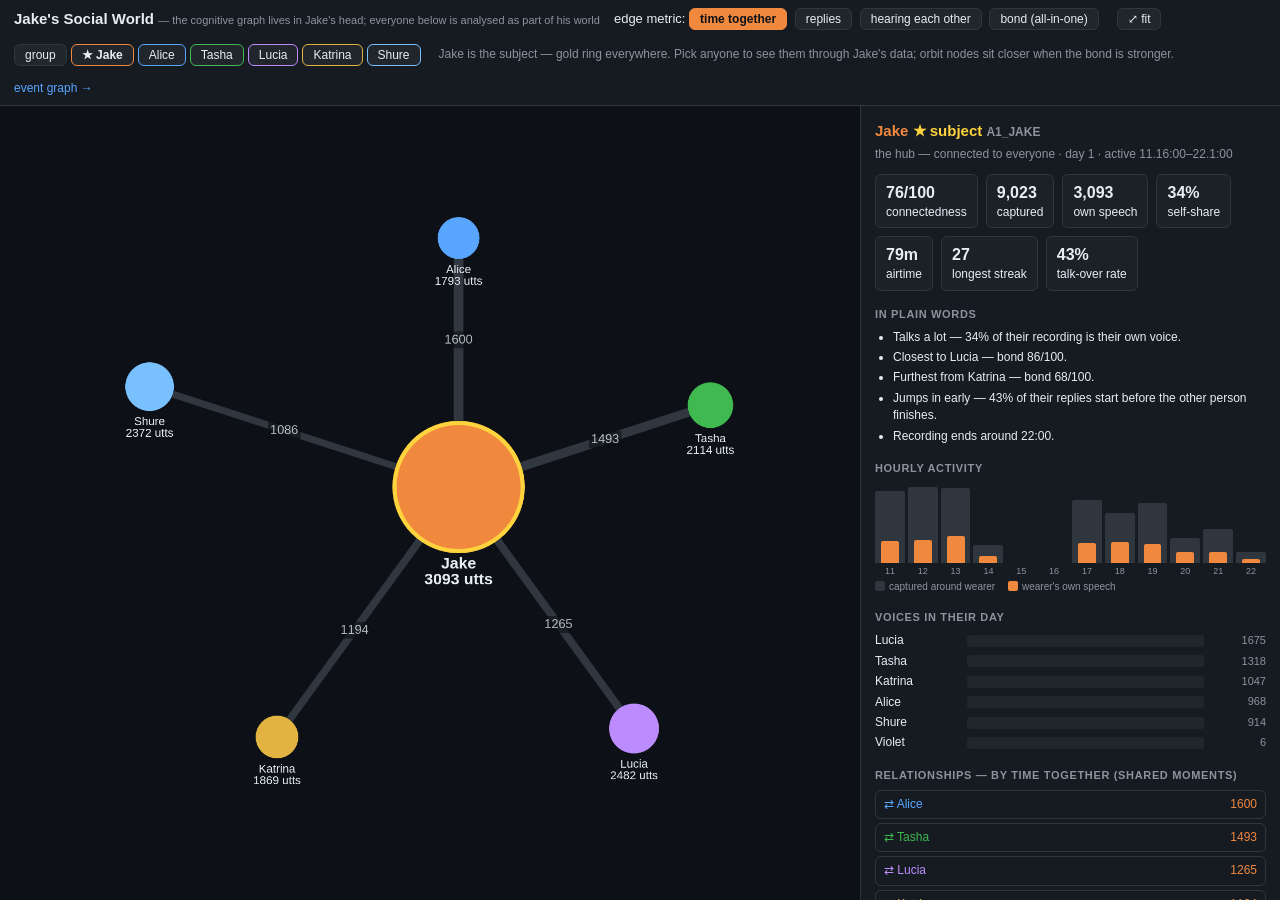
==== commit 3ea1c1e1: "Reframe trends page as Jakes social world: bond metric, plain-English profiles Jake defaulted as sub" ====
--- a/web/trends.html
+++ b/web/trends.html
@@ -2,7 +2,7 @@
 <html lang="en">
 <head>
 <meta charset="utf-8">
-<title>CDE — Social Graph & Trends</title>
+<title>CDE — Jake's Social World</title>
 <script src="cytoscape.min.js"></script>
 <script src="trends-data.js"></script>
 <style>
@@ -68,16 +68,17 @@
 </head>
 <body>
 <header>
-  <h1>Social Graph &amp; Trends</h1>
+  <h1>Jake's Social World <span style="color:var(--dim);font-size:11px;font-weight:400">— the cognitive graph lives in Jake's head; everyone below is analysed as part of his world</span></h1>
   <span>
     edge metric:
-    <button class="mbtn on" data-m="copresence">co-presence</button>
+    <button class="mbtn on" data-m="copresence">time together</button>
     <button class="mbtn" data-m="replies">replies</button>
-    <button class="mbtn" data-m="exposure">exposure</button>
+    <button class="mbtn" data-m="exposure">hearing each other</button>
+    <button class="mbtn" data-m="bond">bond (all-in-one)</button>
   </span>
   <button class="mbtn" id="fit">⤢ fit</button>
   <span id="uchips"></span>
-  <span class="hint">pick a person — they're the hub; orbit nodes = their connections (closer = stronger). Click an orbit node or link to zoom into the pair.</span>
+  <span class="hint">Jake is the subject — gold ring everywhere. Pick anyone to see them through Jake's data; orbit nodes sit closer when the bond is stronger.</span>
   <a class="mlink" href="/">event graph →</a>
 </header>
 <main>
@@ -130,59 +131,111 @@
     PAIRS.push(pairMetrics(WEARERS[i], WEARERS[j]));
 
 const METRICS = {
-  copresence: { get: p => p.shared,  label: "shared utterances", fmt: v => v },
-  replies:    { get: p => p.replies, label: "replies",           fmt: v => v },
-  exposure:   { get: p => p.exposure,label: "heard each other",  fmt: v => v },
+  copresence: { get: p => p.shared,  label: "time together (shared moments)", fmt: v => v },
+  replies:    { get: p => p.replies, label: "replies",                        fmt: v => v },
+  exposure:   { get: p => p.exposure,label: "heard each other",               fmt: v => v },
+  bond:       { get: p => p.bond,    label: "bond strength",                  fmt: v => v + "/100" },
 };
 let metric = "copresence";
 const maxFor = m => Math.max(...PAIRS.map(METRICS[m].get), 1);   // floor 1: no 0/0 norms
 
+// bond = blend of the three signals, 0–100; connectedness = a user's avg bond
+const [mxCp, mxRp, mxEx] = [maxFor("copresence"), maxFor("replies"), maxFor("exposure")];
+for (const p of PAIRS)
+  p.bond = Math.round(100 * (p.shared/mxCp + p.replies/mxRp + p.exposure/mxEx) / 3);
+const userBond = w => {
+  const rels = PAIRS.filter(p => p.w1 === w || p.w2 === w);
+  return Math.round(rels.reduce((s, p) => s + p.bond, 0) / rels.length);
+};
+
+// ---------- plain-English per-user summaries ----------
+function profile(w) {
+  const u = D.users[w];
+  const share = u.own_utterances / u.utterances_captured;
+  const rels = PAIRS.filter(p => p.w1 === w || p.w2 === w).sort((a, b) => b.bond - a.bond);
+  const best = rels[0], worst = rels[rels.length - 1];
+  const other = p => p.w1 === w ? p.w2 : p.w1;
+  const ov = userOvRate(w), end = u.active_span_hours[1];
+  const s = [
+    share >= 0.30 ? `Talks a lot — ${Math.round(100*share)}% of their recording is their own voice.`
+      : share < 0.21 ? `The quiet one — only ${Math.round(100*share)}% of their recording is their own voice.`
+      : `Moderately talkative (${Math.round(100*share)}% of the recording is them).`,
+    `Closest to ${NAME[other(best)]} — bond ${best.bond}/100.`,
+    `Furthest from ${NAME[other(worst)]} — bond ${worst.bond}/100.`,
+    ov > 0.40 ? `Jumps in early — ${Math.round(100*ov)}% of their replies start before the other person finishes.`
+      : ov < 0.28 ? `Rarely talks over people — only ${Math.round(100*ov)}% of replies overlap.`
+      : `Talks over people about as often as the group average (${Math.round(100*ov)}%).`,
+    `Recording ends around ${Math.round(end)}:00${end < 21 ? " — earlier than the group's ~22:00 wind-down" : ""}.`,
+  ];
+  if (u.monologue_max >= 35)
+    s.push(`Holds the floor — longest unbroken streak in the group (${u.monologue_max} utterances).`);
+  return s;
+}
+function roleTag(w) {
+  const rank = WEARERS.slice().sort((a,b) => userBond(b) - userBond(a)).indexOf(w);
+  const u = D.users[w], share = u.own_utterances / u.utterances_captured;
+  if (rank === 0) return "the hub — connected to everyone";
+  if (share < 0.21) return "the quiet center — always there, rarely heard";
+  if (u.active_span_hours[1] < 21) return "the early leaver";
+  if (rank === WEARERS.length - 1) return "the outlier — weakest ties overall";
+  return "a steady member of the group";
+}
+
 // ---------- narratives (from analysis/TRENDS.md) ----------
 const NOTES = {
   A1_JAKE: [
-    "Hub of the group: top-3 conversation partner for every other wearer; highest self-share of speech (34%).",
-    "Latest night of anyone (recording to 22:05); loud morning block 11–13, evening resume 17–20.",
-    "Most-captured other voice in all five transcripts — in Alice's and Tasha's files he's heard more than they hear themselves."],
+    "The most social person here — everyone recorded him, and in Alice's and Tasha's recordings he shows up more than they do themselves.",
+    "People talk to him more than he starts talking to them — consistent with someone everyone comes to for plans.",
+    "Awake and recording latest (past 22:00); busiest mid-morning and again 5–8pm."],
   A2_ALICE: [
-    "Quiet center: highest co-presence totals overall but lowest self-share (19%) and least airtime (~43 min) — always present, rarely heard.",
-    "Strongest pair bond in the dataset is Alice–Tasha (2,143 shared utterances / 9.5h) — and the most patient: 25–27% talk-over rate vs ~40% group norm.",
-    "Co-presence edges credit her correctly where extraction would miss her — argues for heard_by/WITNESSED edges."],
+    "Spends the most time physically with others but talks the least — she's around constantly, just quiet.",
+    "Her closest relationship is Tasha: they were side by side ~9.5 hours and rarely interrupt each other.",
+    "Because she's quiet, she barely shows up in conversations — but her recordings prove she was there."],
   A3_TASHA: [
-    "Connector: bridges Alice, Lucia, Katrina; mid-to-high engagement with everyone.",
-    "Alice⇄Tasha is the strongest non-Jake reply dyad (1,438 / 1,324).",
-    "Earliest recording end besides Shure's split — file stops 20:45."],
+    "Alice's closest companion, and a bridge to Lucia and Katrina — friendly with everybody.",
+    "No weak ties: every one of her relationships lands in the middle or higher.",
+    "Leaves earlier than the main group — recording stops ~20:45."],
   A4_LUCIA: [
-    "Jake's primary partner — Jake⇄Lucia is the single busiest dyad (3,684 combined replies).",
-    "Second-most-heard voice group-wide; strong independent ties to Katrina, Tasha, Alice.",
-    "Plausible co-runner of group logistics alongside Jake."],
+    "Jake's #1 conversation partner — they reply to each other more than any other pair (3,684 exchanges).",
+    "The second-most-heard voice in everyone's recordings.",
+    "Close with Katrina, Tasha and Alice too — not just 'Jake's partner'."],
   A5_KATRINA: [
-    "Steady mid-tier: lowest total capture (8,204) and the thinnest afternoon (81 utts at 14h).",
-    "Balanced ties — Lucia⇄Katrina and Shure⇄Katrina both ~900 replies each way.",
-    "Her afternoon lull reads as an individual off-camera stretch, not a group event."],
+    "Middle of the group on everything — no strongest or weakest relationship.",
+    "Recorded the least overall and had the emptiest afternoon (almost nothing 1–3pm).",
+    "That afternoon gap looks like personal downtime, not a group event."],
   A6_SHURE: [
-    "Semi-detached evenings: co-presence with every wearer ends ~18:37 while his recorder runs to 22:09.",
-    "17:00 spike is the largest single hour anywhere (2,144 captured — a big group moment).",
-    "Holds the floor longest: 42-utterance monologue streak, the group's max.",
-    "Only file containing 'Shure's GF' (382) and 'Sister' (57) — a private social thread outside the group."],
+    "Leaves the group every evening ~6:37pm, though his recorder keeps going until ~10pm.",
+    "Has a private social life nobody else sees — 'Shure's girlfriend' and 'Sister' appear only in his recording.",
+    "5pm is the loudest hour anyone recorded (2,144 utterances — a big group moment he's in).",
+    "When he does talk, he keeps going — the group's longest unbroken streak (42 utterances)."],
 };
 const ASSUMED = {
-  A1_JAKE: "Week: extracted goals (party/BBQ, auction, schedule rework) are group-facing — likely remains coordination hub; surviving INFLUENCES hypotheses mostly radiate from his plans.",
-  A2_ALICE: "Week: stable sub-thread with Tasha inside the group graph; expect shared events to cluster together.",
-  A3_TASHA: "Week: Alice–Tasha pairing persists as a sub-thread; her earlier departures may repeat.",
-  A4_LUCIA: "Week: second node of the social core; day-3 grill rehearsal / day-4 BBQ replan likely co-run with Jake.",
-  A5_KATRINA: "Week: mid-core member; afternoon off-camera stretches may recur.",
-  A6_SHURE: "Week: recurring evening splits + GF/sister events form a parallel thread in his part of the graph.",
+  A1_JAKE: "He probably stays the organizer all week — the plans he starts early (the party, the barbecue, the schedule changes) are what later events keep tracing back to.",
+  A2_ALICE: "She likely stays Tasha's quiet partner all week — present at shared moments, easy to miss because she rarely speaks.",
+  A3_TASHA: "The Alice–Tasha pairing probably holds all week; expect her early nights to repeat.",
+  A4_LUCIA: "She probably keeps co-running things with Jake — the mid-week replanning (grill rehearsal, BBQ reschedule) reads like shared logistics.",
+  A5_KATRINA: "She probably stays a steady mid-level member; quiet afternoons like day 1's may recur.",
+  A6_SHURE: "Expect the evening exits and the girlfriend/sister thread to keep repeating — he lives a second social life the group doesn't see.",
 };
+// how the Jake-only cognitive graph biases what we can say about each person
+const JAKEY = {
+  A1_JAKE: "This is Jake's head: every event, goal and 'influence' link is something his own recorder heard — blind spots exist wherever he wasn't present.",
+  A2_ALICE: "Through Jake's ears Alice is easy to underestimate — she's next to him constantly but speaks little, and anything she said outside his earshot never reached the graph.",
+  A3_TASHA: "Jake sees Tasha as a solid mid-tier partner — but her deepest bond is with Alice, and much of it happens where Jake can't hear, so his view understates it.",
+  A4_LUCIA: "Lucia may look more central than she is — she's next to Jake so often that his graph records almost everything she does with the group.",
+  A5_KATRINA: "Katrina looks peripheral partly because Jake shares less time with her — her own recording shows a steadier member than Jake's view implies.",
+  A6_SHURE: "Shure's evenings (~18:37 on) are a blind spot — Jake's recorder can't corroborate the girlfriend/sister thread, so treat Shure's presence here as a floor, not a ceiling.",
+};
 
 // ---------- graph ----------
-let cy, curUser = null;              // null = group mesh; wearer code = ego star
+let cy, curUser = "A1_JAKE";         // Jake's perspective by default; null = group mesh
 const maxOwn = Math.max(...WEARERS.map(w => D.users[w].own_utterances));
 
 const CY_STYLE = [
   { selector: "node", style: {
       "background-color": n => COLOR[n.data("wearer")],
-      "width": n => n.data("hub") ? 90 : 20 + 34 * (n.data("own") / maxOwn),
-      "height": n => n.data("hub") ? 90 : 20 + 34 * (n.data("own") / maxOwn),
+      "width": n => (n.data("hub") ? 90 : 20 + 34 * (n.data("own") / maxOwn)) * (n.data("subject") ? 1.35 : 1),
+      "height": n => (n.data("hub") ? 90 : 20 + 34 * (n.data("own") / maxOwn)) * (n.data("subject") ? 1.35 : 1),
       "label": n => n.data("name") + "\n" + n.data("own") + " utts",
       "color": "#e6edf3", "font-size": 11, "text-valign": "bottom",
       "text-margin-y": 5, "text-wrap": "wrap", "text-max-width": "90px",
@@ -190,6 +243,8 @@
   { selector: "node[?hub]", style: {
       "font-size": 15, "font-weight": 700, "border-width": 4,
       "border-color": "#ffd33d" }},
+  { selector: "node[?subject]", style: {   // Jake: gold ring in every view
+      "border-width": 4, "border-color": "#ffd33d", "font-weight": 700 }},
   { selector: "edge", style: {
       "width": e => 1 + 11 * e.data("norm"),
       "line-color": "#3d444d", "opacity": 0.75,
@@ -212,7 +267,8 @@
     for (const w of WEARERS) {
       const u = D.users[w];
       els.push({ data: { id: CODE[w], name: NAME[w], wearer: w,
-                         own: u.own_utterances, captured: u.utterances_captured }});
+                         own: u.own_utterances, captured: u.utterances_captured,
+                         subject: w === "A1_JAKE" ? 1 : 0 }});
     }
     for (const p of PAIRS) {
       const v = METRICS[metric].get(p);
@@ -224,7 +280,7 @@
     const hub = D.users[curUser];
     els.push({ data: { id: CODE[curUser], name: NAME[curUser], wearer: curUser,
                        own: hub.own_utterances, captured: hub.utterances_captured,
-                       hub: 1 },
+                       hub: 1, subject: curUser === "A1_JAKE" ? 1 : 0 },
                position: { x: 0, y: 0 }});
     const others = WEARERS.filter(w => w !== curUser);
     others.forEach((w, i) => {
@@ -235,7 +291,7 @@
       const u = D.users[w];
       els.push({ data: { id: CODE[w], name: NAME[w], wearer: w,
                          own: u.own_utterances, captured: u.utterances_captured,
-                         norm },
+                         norm, subject: w === "A1_JAKE" ? 1 : 0 },
                  position: { x: rad * Math.cos(ang), y: rad * Math.sin(ang) }});
       els.push({ data: { id: "p" + p.key, source: CODE[curUser], target: CODE[w],
                          pair: p.key, v, norm, ego: 1 }});
@@ -277,7 +333,13 @@
   all.textContent = "group"; all.className = "mbtn uchip"; all.dataset.u = "";
   all.onclick = () => setUser(null);
   box.appendChild(all);
+  const jb = document.createElement("button");            // Jake first, starred
+  jb.textContent = "★ Jake"; jb.className = "mbtn uchip"; jb.dataset.u = "A1_JAKE";
+  jb.style.borderColor = COLOR.A1_JAKE; jb.style.fontWeight = "700";
+  jb.onclick = () => setUser("A1_JAKE");
+  box.appendChild(jb);
   for (const w of WEARERS) {
+    if (w === "A1_JAKE") continue;
     const b = document.createElement("button");
     b.textContent = NAME[w]; b.className = "mbtn uchip"; b.dataset.u = w;
     b.style.borderColor = COLOR[w];
@@ -373,34 +435,54 @@
 }
 
 function showOverview() {
-  const sorted = PAIRS.slice().sort((a,b)=>b.shared-a.shared);
-  const best = sorted[0], early = sorted.filter(p => p.span < 8);
+  const byBond = PAIRS.slice().sort((a,b) => b.bond - a.bond);
+  const best = byBond[0];
+  const patient = PAIRS.slice().sort((a,b) =>
+    (ovRate(a.ov1,a.n1)+ovRate(a.ov2,a.n2)) - (ovRate(b.ov1,b.n1)+ovRate(b.ov2,b.n2)))[0];
+  const early = PAIRS.filter(p => p.span < 8);
+  const earlyWearers = [...new Set(early.flatMap(p => [p.w1, p.w2]))];
   const talkiest = WEARERS.slice().sort((a,b) => userOvRate(b) - userOvRate(a))[0];
   const mostVoiced = WEARERS.slice().sort((a,b) => D.users[b].voiced_s - D.users[a].voiced_s)[0];
+  const roster = WEARERS.slice().sort((a,b) => userBond(b) - userBond(a));
   $("#inspector").innerHTML = `
     <h2>Group overview — day 1</h2>
     <div class="meta">6 wearers · ${Object.values(D.users).reduce((s,u)=>s+u.utterances_captured,0).toLocaleString()}
-      utterances captured · edge metric: <b>${METRICS[metric].label}</b></div>
+      utterances recorded · edge metric: <b>${METRICS[metric].label}</b></div>
+    <div class="note" style="border-left-color:#ffd33d"><b>★ Jake is the subject.</b>
+      The cognitive engine models the week from Jake's head — events, plans and
+      influences are what his recorder heard. Everyone else's recordings serve as
+      supporting evidence: how the people around Jake actually behaved. Anything
+      that happened away from Jake's mic is invisible to his graph.</div>
+    <h3>who's who</h3>
+    ${roster.map(w => `<div class="pairrow" data-u="${w}">
+      <span style="color:${COLOR[w]}"><b>${NAME[w]}</b> — ${roleTag(w)}</span>
+      <span class="v">${userBond(w)}/100</span></div>`).join("")}
     <h3>group rhythm (all wearers)</h3>
     ${groupRhythm()}
-    <div class="note">Universal capture gap ~14:30–17:00 in all six files — a scheduled break, not six
-      coincidences. Loud group block 17–19, taper after 20.</div>
+    <div class="note">Everyone's recording goes quiet ~14:30–17:00 — a scheduled break, not six
+      coincidences. Loud group block 17–19, tapering after 20:00.</div>
     <h3>pairs by ${METRICS[metric].label}</h3>
     ${pairTable()}
     <div class="note">Strongest bond: <b>${NAME[best.w1]} ⇄ ${NAME[best.w2]}</b>
-      (${best.shared.toLocaleString()} shared utterances / ${best.span}h) — also the
-      most patient dyad: ${Math.round(100*ovRate(best.ov1,best.n1))}%/${Math.round(100*ovRate(best.ov2,best.n2))}%
-      talk-over rate vs ~40% group norm.</div>
-    ${early.length ? `<div class="note">Every Shure pair caps at ~7.5h and ends ~18:37 — he splits off
-      from the group each evening while his recorder keeps running.</div>` : ""}
-    <div class="note"><b>${NAME[mostVoiced]}</b> holds the most airtime
-      (${Math.round(D.users[mostVoiced].voiced_s/60)} min) ·
-      <b>${NAME[talkiest]}</b> talks over others most
-      (${Math.round(100*userOvRate(talkiest))}% of exchanges).</div>
+      (${best.bond}/100 blended, ${best.shared.toLocaleString()} shared moments over ${best.span}h).</div>
+    <div class="note">Most patient pair: <b>${NAME[patient.w1]} ⇄ ${NAME[patient.w2]}</b> —
+      ${Math.round(100*ovRate(patient.ov1,patient.n1))}%/${Math.round(100*ovRate(patient.ov2,patient.n2))}%
+      of their replies overlap vs ${Math.round(100*PAIRS.reduce((s,p)=>s+(ovRate(p.ov1,p.n1)+ovRate(p.ov2,p.n2))/2,0)/PAIRS.length)}%
+      group average.</div>
+    ${early.length ? `<div class="note">${earlyWearers.map(w=>NAME[w]).join(" and ")}
+      ${earlyWearers.length === 1 ? "leaves" : "leave"} the group early — every pair involving them
+      ends ~${Math.round(Math.max(...early.map(p=>p.last)))}:30 while other recordings run past 20:00.</div>` : ""}
+    <div class="note"><b>${NAME[mostVoiced]}</b> talks the most
+      (${Math.round(D.users[mostVoiced].voiced_s/60)} min of own speech) ·
+      <b>${NAME[talkiest]}</b> interrupts most
+      (${Math.round(100*userOvRate(talkiest))}% of replies).</div>
     <div class="note assumed"><span class="tag">ASSUMED · WEEK</span><br>
-      Graph stats from Jake's extracted week: 9 INFLUENCES hypotheses, 299 SAME_THREAD, 163 canonical
-      goals — recurring threads (party/BBQ, auction, schedule) seeded early resolve into the day-7 event.</div>`;
+      In the extracted week-graph, 9 judged cause-ish links, 299 same-thread links and 163 recurring
+      goals survive — most radiate from plans Jake made early, so the group's threads likely stay
+      organized around him.</div>`;
   bindPairRows();
+  document.querySelectorAll(".pairrow[data-u]").forEach(r =>
+    r.onclick = () => setUser(r.dataset.u));
 }
 
 function showUser(w) {
@@ -412,9 +494,11 @@
     .sort((a,b) => METRICS[metric].get(b) - METRICS[metric].get(a));
   const heardMax = heard.length ? heard[0][1] : 1;
   $("#inspector").innerHTML = `
-    <h2 style="color:${COLOR[w]}">${NAME[w]} <span style="color:var(--dim);font-size:12px">${w}</span></h2>
-    <div class="meta">day 1 · active ${u.active_span_hours[0]}:00–${u.active_span_hours[1]}:00</div>
+    <h2 style="color:${COLOR[w]}">${NAME[w]}${w === "A1_JAKE" ? ' <span style="color:#ffd33d">★ subject</span>' : ""} <span style="color:var(--dim);font-size:12px">${w}</span></h2>
+    <div class="meta">${roleTag(w)} · day 1 · active ${u.active_span_hours[0]}:00–${u.active_span_hours[1]}:00
+      ${w !== "A1_JAKE" ? " · <i>as seen through Jake's data</i>" : ""}</div>
     <div class="statgrid">
+      <div class="stat"><b>${userBond(w)}/100</b>connectedness</div>
       <div class="stat"><b>${u.utterances_captured.toLocaleString()}</b>captured</div>
       <div class="stat"><b>${u.own_utterances.toLocaleString()}</b>own speech</div>
       <div class="stat"><b>${share}%</b>self-share</div>
@@ -422,9 +506,11 @@
       <div class="stat"><b>${u.monologue_max}</b>longest streak</div>
       <div class="stat"><b>${Math.round(100*userOvRate(w))}%</b>talk-over rate</div>
     </div>
+    <h3>in plain words</h3>
+    <ul class="tight">${profile(w).map(s => `<li>${s}</li>`).join("")}</ul>
     <h3>hourly activity</h3>
     ${bar(u)}
-    <h3>voices heard (exposure)</h3>
+    <h3>voices in their day</h3>
     ${hbars(heard)}
     <h3>relationships — by ${METRICS[metric].label}</h3>
     ${rels.map(p => {
@@ -434,9 +520,11 @@
         <span style="color:${COLOR[other]}">⇄ ${NAME[other]}</span>
         <span class="v">${METRICS[metric].fmt(v)}</span></div>`;
     }).join("")}
-    <h3>trend notes</h3>
+    <h3>what stands out</h3>
     <ul class="tight">${NOTES[w].map(n => `<li>${n}</li>`).join("")}</ul>
-    <div class="note assumed"><span class="tag">ASSUMED · WEEK</span><br>${ASSUMED[w]}</div>
+    <div class="note assumed"><span class="tag">GUESS FOR THE WEEK</span><br>${ASSUMED[w]}</div>
+    <div class="note assumed" style="border-left-color:var(--red)">
+      <span class="tag" style="color:var(--red)">JAKE'S-VIEW BIAS</span><br>${JAKEY[w]}</div>
     <button class="backbtn" onclick="setUser(null)">← group view</button>`;
   bindPairRows();
 }
@@ -454,16 +542,17 @@
 function showPair(p) {
   const rTot = p.r12 + p.r21 || 1, hTot = p.heard12 + p.heard21 || 1;
   const spanNote = p.span < 8
-    ? `<div class="note">Short overlap (${p.span}h, ending ~${p.last}) — shorter than the group's
-       ~10.9h typical span: one of the two left the shared space early.</div>` : "";
-  const rank = 1 + PAIRS.slice().sort((a,b)=>b.shared-a.shared).findIndex(x=>x.key===p.key);
+    ? `<div class="note">They only overlapped ${p.span}h, ending ~${p.last} — the group's
+       typical pair runs ~10.9h, so one of them peeled off early.</div>` : "";
+  const rank = 1 + PAIRS.slice().sort((a,b)=>b.bond-a.bond).findIndex(x=>x.key===p.key);
   $("#inspector").innerHTML = `
     <h2><span style="color:${COLOR[p.w1]}">${NAME[p.w1]}</span> ⇄
         <span style="color:${COLOR[p.w2]}">${NAME[p.w2]}</span></h2>
-    <div class="meta">pair detail · day 1 · co-presence rank #${rank} of 15</div>
+    <div class="meta">pair detail · day 1 · bond rank #${rank} of 15</div>
     <div class="statgrid">
-      <div class="stat"><b>${p.shared.toLocaleString()}</b>shared utterances</div>
-      <div class="stat"><b>${p.span}h</b>overlap ${p.first}–${p.last}</div>
+      <div class="stat"><b>${p.bond}/100</b>bond</div>
+      <div class="stat"><b>${p.shared.toLocaleString()}</b>shared moments</div>
+      <div class="stat"><b>${p.span}h</b>together ${p.first}–${p.last}</div>
     </div>
     <h3>exchanges — speaker → responder</h3>
     <div class="hbar"><span class="nm">${NAME[p.w1]} → ${NAME[p.w2]}</span>
@@ -472,14 +561,14 @@
     <div class="hbar"><span class="nm">${NAME[p.w2]} → ${NAME[p.w1]}</span>
       <span class="tr"><span class="fl own" style="width:${Math.round(100*p.r21/rTot)}%"></span></span>
       <span class="vl">${p.r21}</span></div>
-    <h3>exposure — how much of the other's voice each captured</h3>
+    <h3>how much of each other's day each heard</h3>
     <div class="hbar"><span class="nm">${NAME[p.w1]} heard</span>
       <span class="tr"><span class="fl green" style="width:${Math.round(100*p.heard12/hTot)}%"></span></span>
       <span class="vl">${p.heard12}</span></div>
     <div class="hbar"><span class="nm">${NAME[p.w2]} heard</span>
       <span class="tr"><span class="fl green" style="width:${Math.round(100*p.heard21/hTot)}%"></span></span>
       <span class="vl">${p.heard21}</span></div>
-    <h3>timing — reply latency &amp; talk-overs</h3>
+    <h3>timing — how fast they reply &amp; who jumps in</h3>
     <div class="hbar"><span class="nm">${NAME[p.w1]} replies</span>
       <span class="tr"><span class="fl" style="width:${Math.round(100*(p.lat1||0)/3)}%"></span></span>
       <span class="vl">${p.lat1 != null ? p.lat1 + "s" : "—"}</span></div>
@@ -492,12 +581,12 @@
     <div class="hbar"><span class="nm">${NAME[p.w2]} talks over</span>
       <span class="tr"><span class="fl green" style="width:${Math.round(100*ovRate(p.ov2,p.n2))}%"></span></span>
       <span class="vl">${Math.round(100*ovRate(p.ov2,p.n2))}%</span></div>
-    <div class="legendrow">latency = median gap before replying (floored by 1s SRT
-      resolution — <code>--audio</code> VAD refines) · talk-over = started before
-      the other finished (${p.ov1 + p.ov2} events)</div>
+    <div class="legendrow">latency = typical wait before replying (transcript time
+      is rounded to whole seconds, so 1.0s is the floor) · talk-over = started
+      talking before the other finished (${p.ov1 + p.ov2} times)</div>
     ${spanNote}
-    <div class="note">Reply counts are amplified ~3–4× because every nearby recorder captures the same
-      exchange — read the <i>ratio</i> between directions, not the absolute numbers.</div>
+    <div class="note">Every recorder nearby captures the same exchange, so reply counts
+      are inflated ~3–4× — compare the two directions against each other, not the raw totals.</div>
     <button class="backbtn" onclick="resetView()">← back to ${curUser ? NAME[curUser] : "group"}</button>
     <button class="backbtn" style="border-color:${COLOR[p.w1]}" onclick="setUser('${p.w1}')">◉ center on ${NAME[p.w1]}</button>
     <button class="backbtn" style="border-color:${COLOR[p.w2]}" onclick="setUser('${p.w2}')">◉ center on ${NAME[p.w2]}</button>`;
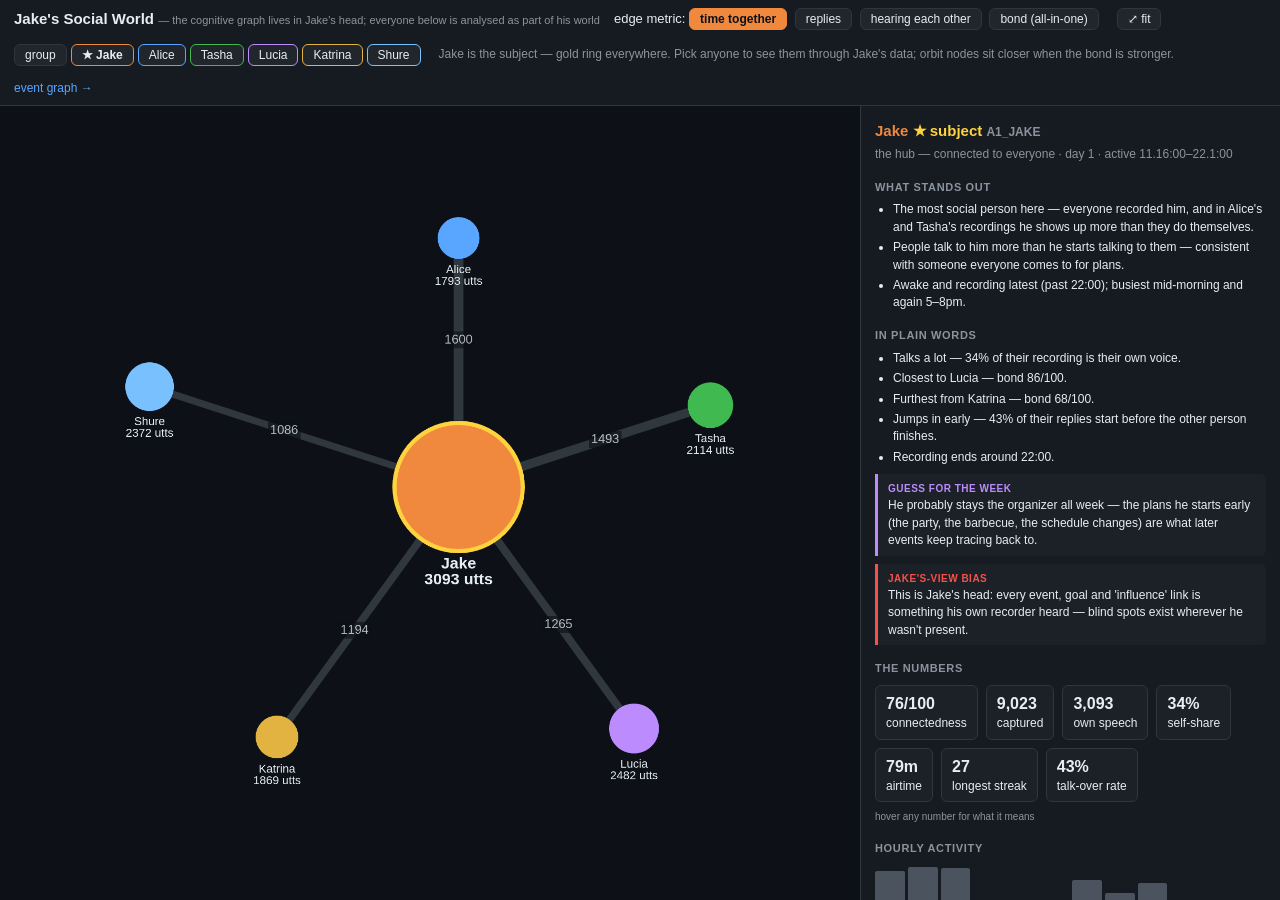
==== commit 07589002: "Trends inspector polish: conclusions-first layout, stat tooltips, bar styling Generated with [Devin]" ====
--- a/web/trends.html
+++ b/web/trends.html
@@ -37,9 +37,9 @@
   .stat b { display:block; font-size:16px; color:var(--fg); }
   .bars { display:flex; align-items:flex-end; gap:3px; height:80px; margin:6px 0 2px; }
   .barcol { flex:1; display:flex; flex-direction:column; justify-content:flex-end; align-items:center; position:relative; }
-  .barcol .cap { width:100%; background:#30363d; border-radius:2px 2px 0 0; }
-  .barcol .own { width:60%; background:var(--accent); border-radius:2px 2px 0 0; position:absolute; bottom:0; }
-  .barcol:hover .cap { background:#484f58; }
+  .barcol .cap { width:100%; background:#4a535e; border-radius:2px 2px 0 0; }
+  .barcol .own { width:60%; background:var(--accent); border-radius:2px 2px 0 0; position:absolute; bottom:0; left:20%; }
+  .barcol:hover .cap { background:#5b6672; }
   .hlabels { display:flex; gap:3px; }
   .hlabels span { flex:1; text-align:center; font-size:9px; color:var(--dim); }
   .legendrow { font-size:10px; color:var(--dim); margin-top:2px; }
@@ -48,7 +48,7 @@
   .hbar { display:flex; align-items:center; gap:6px; margin:3px 0; font-size:12px; }
   .hbar .nm { width:86px; overflow:hidden; text-overflow:ellipsis; white-space:nowrap; }
   .hbar .tr { flex:1; background:#21262d; border-radius:3px; height:12px; position:relative; }
-  .hbar .fl { background:var(--blue); height:100%; border-radius:3px; }
+  .hbar .fl { display:block; background:var(--blue); height:100%; border-radius:3px; }
   .hbar .fl.own { background:var(--accent); }
   .hbar .fl.green { background:var(--green); }
   .hbar .vl { width:56px; text-align:right; color:var(--dim); font-size:11px; }
@@ -383,8 +383,7 @@
   const g = e.union(e.connectedNodes());
   hilite(g);
   cy.animate({ fit: { eles: g, padding: 140 } }, { duration: 400 });
-  const [w1, w2] = e.data("pair").split("-").map(c => CODE2W[c]);
-  showPair(pairMetrics(w1, w2));
+  showPair(PAIRS.find(x => x.key === e.data("pair")));   // PAIRS carries .bond
 }
 
 // ---------- inspector renderers ----------
@@ -453,16 +452,10 @@
       influences are what his recorder heard. Everyone else's recordings serve as
       supporting evidence: how the people around Jake actually behaved. Anything
       that happened away from Jake's mic is invisible to his graph.</div>
-    <h3>who's who</h3>
+    <h3>the conclusions</h3>
     ${roster.map(w => `<div class="pairrow" data-u="${w}">
       <span style="color:${COLOR[w]}"><b>${NAME[w]}</b> — ${roleTag(w)}</span>
       <span class="v">${userBond(w)}/100</span></div>`).join("")}
-    <h3>group rhythm (all wearers)</h3>
-    ${groupRhythm()}
-    <div class="note">Everyone's recording goes quiet ~14:30–17:00 — a scheduled break, not six
-      coincidences. Loud group block 17–19, tapering after 20:00.</div>
-    <h3>pairs by ${METRICS[metric].label}</h3>
-    ${pairTable()}
     <div class="note">Strongest bond: <b>${NAME[best.w1]} ⇄ ${NAME[best.w2]}</b>
       (${best.bond}/100 blended, ${best.shared.toLocaleString()} shared moments over ${best.span}h).</div>
     <div class="note">Most patient pair: <b>${NAME[patient.w1]} ⇄ ${NAME[patient.w2]}</b> —
@@ -476,10 +469,18 @@
       (${Math.round(D.users[mostVoiced].voiced_s/60)} min of own speech) ·
       <b>${NAME[talkiest]}</b> interrupts most
       (${Math.round(100*userOvRate(talkiest))}% of replies).</div>
-    <div class="note assumed"><span class="tag">ASSUMED · WEEK</span><br>
+    <div class="note assumed"><span class="tag">GUESS FOR THE WEEK</span><br>
       In the extracted week-graph, 9 judged cause-ish links, 299 same-thread links and 163 recurring
       goals survive — most radiate from plans Jake made early, so the group's threads likely stay
-      organized around him.</div>`;
+      organized around him.</div>
+    <h3>the numbers</h3>
+    <div class="legendrow" style="margin-bottom:6px">each column = one hour · gray = all speech the mic heard · orange = the wearer's own voice</div>
+    ${groupRhythm()}
+    <div class="note">Everyone's recording goes quiet ~14:30–17:00 — a scheduled break, not six
+      coincidences. Loud group block 17–19, tapering after 20:00.</div>
+    <h3>pairs by ${METRICS[metric].label}</h3>
+    <div class="legendrow">bond (0–100) blends time together + replies + hearing each other — click a pair for detail</div>
+    ${pairTable()}`;
   bindPairRows();
   document.querySelectorAll(".pairrow[data-u]").forEach(r =>
     r.onclick = () => setUser(r.dataset.u));
@@ -497,20 +498,28 @@
     <h2 style="color:${COLOR[w]}">${NAME[w]}${w === "A1_JAKE" ? ' <span style="color:#ffd33d">★ subject</span>' : ""} <span style="color:var(--dim);font-size:12px">${w}</span></h2>
     <div class="meta">${roleTag(w)} · day 1 · active ${u.active_span_hours[0]}:00–${u.active_span_hours[1]}:00
       ${w !== "A1_JAKE" ? " · <i>as seen through Jake's data</i>" : ""}</div>
-    <div class="statgrid">
-      <div class="stat"><b>${userBond(w)}/100</b>connectedness</div>
-      <div class="stat"><b>${u.utterances_captured.toLocaleString()}</b>captured</div>
-      <div class="stat"><b>${u.own_utterances.toLocaleString()}</b>own speech</div>
-      <div class="stat"><b>${share}%</b>self-share</div>
-      <div class="stat"><b>${Math.round(u.voiced_s/60)}m</b>airtime${D.audio_vad ? " (VAD)" : ""}</div>
-      <div class="stat"><b>${u.monologue_max}</b>longest streak</div>
-      <div class="stat"><b>${Math.round(100*userOvRate(w))}%</b>talk-over rate</div>
-    </div>
+    <h3>what stands out</h3>
+    <ul class="tight">${NOTES[w].map(n => `<li>${n}</li>`).join("")}</ul>
     <h3>in plain words</h3>
     <ul class="tight">${profile(w).map(s => `<li>${s}</li>`).join("")}</ul>
+    <div class="note assumed"><span class="tag">GUESS FOR THE WEEK</span><br>${ASSUMED[w]}</div>
+    <div class="note assumed" style="border-left-color:var(--red)">
+      <span class="tag" style="color:var(--red)">JAKE'S-VIEW BIAS</span><br>${JAKEY[w]}</div>
+    <h3>the numbers</h3>
+    <div class="statgrid">
+      <div class="stat" title="Average bond with the other five wearers (blend of time together, replies, hearing each other)"><b>${userBond(w)}/100</b>connectedness</div>
+      <div class="stat" title="All speech their microphone recorded — their voice plus everyone talking near them"><b>${u.utterances_captured.toLocaleString()}</b>captured</div>
+      <div class="stat" title="Lines spoken by this person only"><b>${u.own_utterances.toLocaleString()}</b>own speech</div>
+      <div class="stat" title="Own speech ÷ captured — how much of their recorded day is them talking"><b>${share}%</b>self-share</div>
+      <div class="stat" title="Minutes they personally spent talking${D.audio_vad ? " (measured from real audio)" : " (estimated from transcript timing)"}"><b>${Math.round(u.voiced_s/60)}m</b>airtime</div>
+      <div class="stat" title="Most lines in a row without anyone else getting a word in"><b>${u.monologue_max}</b>longest streak</div>
+      <div class="stat" title="% of their replies that start before the other person finished talking"><b>${Math.round(100*userOvRate(w))}%</b>talk-over rate</div>
+    </div>
+    <div class="legendrow">hover any number for what it means</div>
     <h3>hourly activity</h3>
     ${bar(u)}
     <h3>voices in their day</h3>
+    <div class="legendrow">how often each person's voice shows up in ${NAME[w]}'s recording — higher = more time spent around them</div>
     ${hbars(heard)}
     <h3>relationships — by ${METRICS[metric].label}</h3>
     ${rels.map(p => {
@@ -520,11 +529,6 @@
         <span style="color:${COLOR[other]}">⇄ ${NAME[other]}</span>
         <span class="v">${METRICS[metric].fmt(v)}</span></div>`;
     }).join("")}
-    <h3>what stands out</h3>
-    <ul class="tight">${NOTES[w].map(n => `<li>${n}</li>`).join("")}</ul>
-    <div class="note assumed"><span class="tag">GUESS FOR THE WEEK</span><br>${ASSUMED[w]}</div>
-    <div class="note assumed" style="border-left-color:var(--red)">
-      <span class="tag" style="color:var(--red)">JAKE'S-VIEW BIAS</span><br>${JAKEY[w]}</div>
     <button class="backbtn" onclick="setUser(null)">← group view</button>`;
   bindPairRows();
 }
@@ -549,10 +553,13 @@
     <h2><span style="color:${COLOR[p.w1]}">${NAME[p.w1]}</span> ⇄
         <span style="color:${COLOR[p.w2]}">${NAME[p.w2]}</span></h2>
     <div class="meta">pair detail · day 1 · bond rank #${rank} of 15</div>
+    ${spanNote}
+    <div class="note">Every recorder nearby captures the same exchange, so reply counts
+      are inflated ~3–4× — compare the two directions against each other, not the raw totals.</div>
     <div class="statgrid">
-      <div class="stat"><b>${p.bond}/100</b>bond</div>
-      <div class="stat"><b>${p.shared.toLocaleString()}</b>shared moments</div>
-      <div class="stat"><b>${p.span}h</b>together ${p.first}–${p.last}</div>
+      <div class="stat" title="0–100 blend of time together, replies and hearing each other"><b>${p.bond}/100</b>bond</div>
+      <div class="stat" title="Lines recorded by BOTH wearers' mics at the same moment — proof they were in the same space"><b>${p.shared.toLocaleString()}</b>shared moments</div>
+      <div class="stat" title="First to last shared moment — how long they were together"><b>${p.span}h</b>together ${p.first}–${p.last}</div>
     </div>
     <h3>exchanges — speaker → responder</h3>
     <div class="hbar"><span class="nm">${NAME[p.w1]} → ${NAME[p.w2]}</span>
@@ -584,9 +591,6 @@
     <div class="legendrow">latency = typical wait before replying (transcript time
       is rounded to whole seconds, so 1.0s is the floor) · talk-over = started
       talking before the other finished (${p.ov1 + p.ov2} times)</div>
-    ${spanNote}
-    <div class="note">Every recorder nearby captures the same exchange, so reply counts
-      are inflated ~3–4× — compare the two directions against each other, not the raw totals.</div>
     <button class="backbtn" onclick="resetView()">← back to ${curUser ? NAME[curUser] : "group"}</button>
     <button class="backbtn" style="border-color:${COLOR[p.w1]}" onclick="setUser('${p.w1}')">◉ center on ${NAME[p.w1]}</button>
     <button class="backbtn" style="border-color:${COLOR[p.w2]}" onclick="setUser('${p.w2}')">◉ center on ${NAME[p.w2]}</button>`;
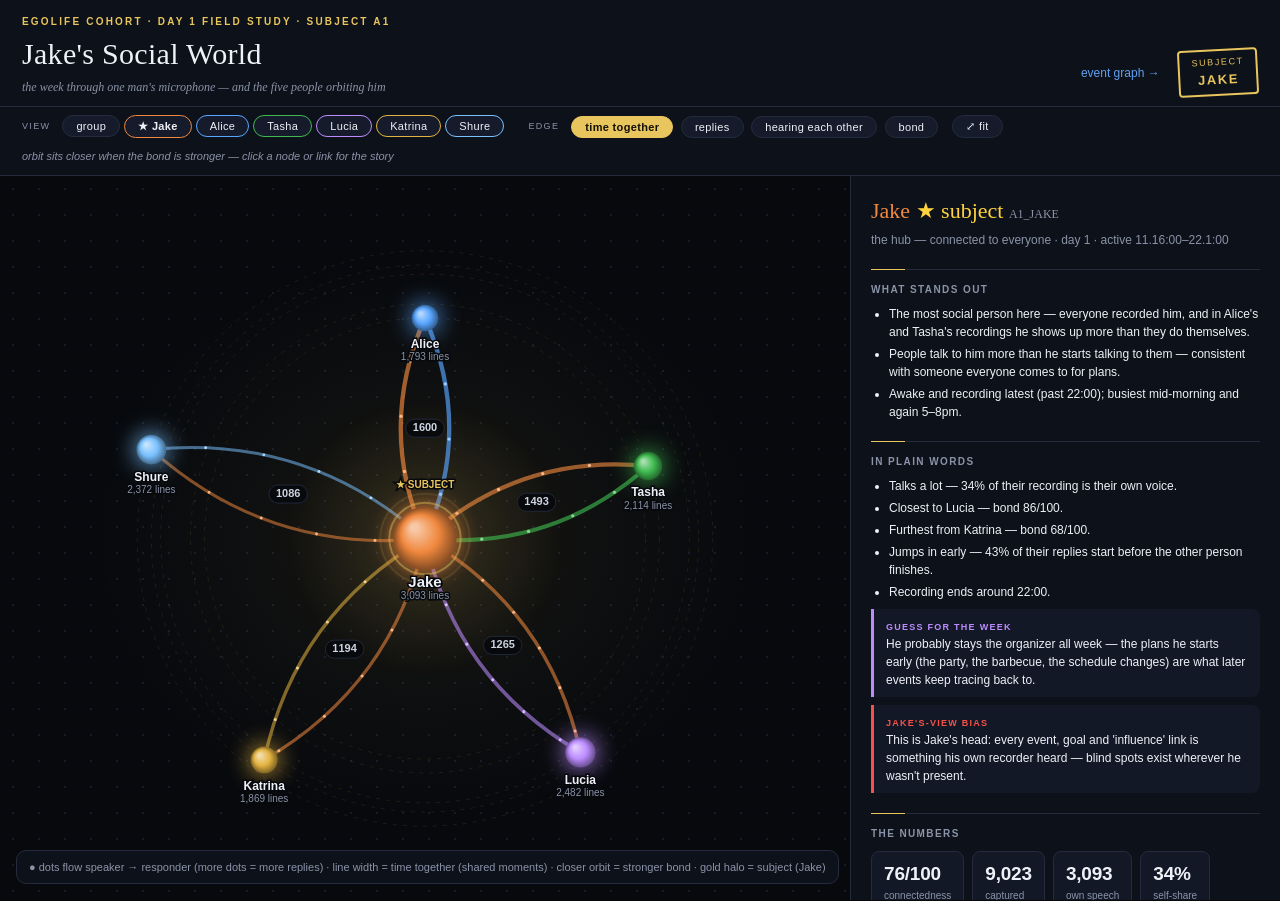
==== commit 53bd993c: "Trends redesign: serif masthead theme, force-graph canvas, theory cards Swap cytoscape -> vendored f" ====
--- a/web/trends.html
+++ b/web/trends.html
@@ -3,86 +3,187 @@
 <head>
 <meta charset="utf-8">
 <title>CDE — Jake's Social World</title>
-<script src="cytoscape.min.js"></script>
+<script src="force-graph.min.js"></script>
 <script src="trends-data.js"></script>
 <style>
   :root {
-    --bg:#0d1117; --panel:#161b22; --border:#30363d; --fg:#e6edf3; --dim:#8b949e;
-    --accent:#f0883e; --blue:#58a6ff; --green:#3fb950; --purple:#bc8cff; --red:#f85149;
+    --bg:#07090d; --panel:#0d1119; --card:#121826; --border:#232b3d; --fg:#eef1f7;
+    --dim:#8a93a8; --gold:#e8c55d; --accent:#f0883e; --blue:#5ea0f2;
+    --green:#46c26b; --purple:#bc8cff; --red:#f85149;
+    --serif:"Iowan Old Style","Palatino Linotype",Palatino,Georgia,serif;
   }
   * { box-sizing:border-box; }
-  body { margin:0; background:var(--bg); color:var(--fg);
-         font:13px/1.45 -apple-system,"Segoe UI",Roboto,sans-serif; height:100vh;
-         display:flex; flex-direction:column; }
-  header { padding:8px 14px; background:var(--panel); border-bottom:1px solid var(--border);
-           display:flex; gap:14px; align-items:center; flex-wrap:wrap; }
-  header h1 { font-size:15px; margin:0; font-weight:600; }
-  header .hint { color:var(--dim); font-size:12px; }
-  .mbtn { background:#21262d; color:var(--fg); border:1px solid var(--border); border-radius:6px;
-          padding:3px 10px; margin-right:4px; cursor:pointer; font-size:12px; }
-  .mbtn.on { background:var(--accent); border-color:var(--accent); color:#0d1117; font-weight:600; }
-  .mbtn.ghost { margin-left:auto; }
+  ::selection { background:rgba(232,197,93,.3); }
+  body { margin:0; background:var(--bg); color:var(--fg); height:100vh;
+         font:13px/1.5 -apple-system,"Segoe UI",Roboto,sans-serif;
+         display:flex; flex-direction:column; overflow:hidden;
+         font-variant-numeric:tabular-nums; }
+
+  /* ---------- masthead ---------- */
+  header { background:var(--panel); border-bottom:1px solid var(--border);
+           flex-shrink:0; }
+  .mast { display:flex; align-items:flex-end; justify-content:space-between;
+          padding:14px 22px 10px; gap:16px; }
+  .kicker { font-size:10px; letter-spacing:.22em; color:var(--gold);
+            font-weight:700; }
+  .mast h1 { font-family:var(--serif); font-size:30px; font-weight:400;
+             margin:2px 0 0; letter-spacing:.01em; }
+  .mast .sub { color:var(--dim); font-size:12px; font-style:italic;
+               font-family:var(--serif); margin-top:2px; }
+  .mast-r { display:flex; align-items:center; gap:18px; }
+  .stamp { border:2px solid var(--gold); border-radius:4px; color:var(--gold);
+           font-size:9px; letter-spacing:.18em; text-align:center;
+           padding:5px 12px; transform:rotate(-3deg); line-height:1.5; }
+  .stamp b { font-size:13px; }
   a.mlink { color:var(--blue); font-size:12px; text-decoration:none; }
+  a.mlink:hover { text-decoration:underline; }
+  .ctrls { display:flex; align-items:center; gap:10px; padding:8px 22px 10px;
+           flex-wrap:wrap; border-top:1px solid var(--border); }
+  .ctrls .lbl { font-size:9px; letter-spacing:.15em; color:var(--dim);
+                text-transform:uppercase; margin-right:2px; }
+  .mbtn { background:#151b2a; color:var(--fg); border:1px solid var(--border);
+          border-radius:999px; padding:4px 13px; margin-right:4px;
+          cursor:pointer; font-size:11px; letter-spacing:.03em;
+          transition:all .15s ease; }
+  .mbtn:hover { border-color:var(--gold); color:var(--gold); }
+  .mbtn.on { background:var(--gold); border-color:var(--gold); color:#141008;
+             font-weight:700; }
+  header .hint { color:var(--dim); font-size:11px; font-style:italic; }
+
+  /* ---------- layout ---------- */
   main { flex:1; display:flex; min-height:0; }
-  #cy { flex:1; min-width:0; }
-  #inspector { width:420px; background:var(--panel); border-left:1px solid var(--border);
-               overflow-y:auto; padding:14px; }
-  #inspector h2 { font-size:15px; margin:0 0 4px; }
-  #inspector .meta { color:var(--dim); margin-bottom:10px; font-size:12px; }
-  #inspector h3 { font-size:11px; color:var(--dim); text-transform:uppercase;
-                  letter-spacing:.06em; margin:16px 0 6px; }
-  .statgrid { display:flex; gap:8px; flex-wrap:wrap; margin:8px 0; }
-  .stat { background:#1c2128; border:1px solid var(--border); border-radius:6px;
-          padding:6px 10px; font-size:12px; }
-  .stat b { display:block; font-size:16px; color:var(--fg); }
-  .bars { display:flex; align-items:flex-end; gap:3px; height:80px; margin:6px 0 2px; }
-  .barcol { flex:1; display:flex; flex-direction:column; justify-content:flex-end; align-items:center; position:relative; }
-  .barcol .cap { width:100%; background:#4a535e; border-radius:2px 2px 0 0; }
-  .barcol .own { width:60%; background:var(--accent); border-radius:2px 2px 0 0; position:absolute; bottom:0; left:20%; }
-  .barcol:hover .cap { background:#5b6672; }
-  .hlabels { display:flex; gap:3px; }
+  #stage { flex:1; min-width:0; position:relative; }
+  #cy { position:absolute; inset:0;
+        background-image:radial-gradient(ellipse at 50% 50%, rgba(232,197,93,.07), transparent 55%),
+                         radial-gradient(circle, #151b28 1px, transparent 1px);
+        background-size:100% 100%, 26px 26px; }
+  #legend { position:absolute; left:16px; bottom:16px; background:#0d1119;
+            border:1px solid #232b3d; border-radius:10px; padding:8px 12px;
+            font-size:11px; color:var(--dim); pointer-events:none; }
+  .float-tooltip-kap { background:#0d1119 !important; border:1px solid #232b3d;
+            border-radius:8px; font-size:12px; color:var(--fg);
+            box-shadow:0 6px 18px rgba(0,0,0,.45); }
+  #inspector { width:430px; background:var(--panel);
+               border-left:1px solid var(--border);
+               overflow-y:auto; padding:18px 20px; }
+  #inspector::-webkit-scrollbar { width:8px; }
+  #inspector::-webkit-scrollbar-thumb { background:#232b3d; border-radius:4px; }
+  @keyframes rise { from { opacity:0; transform:translateY(10px); }
+                    to { opacity:1; transform:none; } }
+  #inspector > * { animation:rise .3s ease both; }
+  #inspector > *:nth-child(n+5) { animation-delay:.04s; }
+  #inspector > *:nth-child(n+9) { animation-delay:.08s; }
+  #inspector h2 { font-family:var(--serif); font-size:22px; font-weight:400;
+                  margin:0 0 4px; }
+  #inspector .meta { color:var(--dim); margin-bottom:12px; font-size:12px; }
+  #inspector h3 { font-size:10px; color:var(--dim); text-transform:uppercase;
+                  letter-spacing:.14em; margin:20px 0 8px; font-weight:700;
+                  padding-top:12px; border-top:1px solid var(--border);
+                  position:relative; }
+  #inspector h3::before { content:""; position:absolute; top:-1px; left:0;
+                        width:34px; height:1px; background:var(--gold); }
+
+  /* ---------- figures ---------- */
+  .statgrid { display:flex; gap:8px; flex-wrap:wrap; margin:10px 0; }
+  .stat { background:var(--card); border:1px solid var(--border); border-radius:8px;
+          padding:8px 12px; font-size:10px; color:var(--dim); cursor:help;
+          transition:border-color .15s; }
+  .stat:hover { border-color:var(--gold); }
+  .stat b { display:block; font-size:19px; color:var(--fg); font-weight:600;
+            letter-spacing:-.01em; }
+  .bars { display:flex; align-items:flex-end; gap:3px; height:84px; margin:8px 0 2px;
+          padding:8px 4px 0; border:1px solid var(--border); border-radius:8px;
+          background:var(--card); }
+  .barcol { flex:1; display:flex; flex-direction:column; justify-content:flex-end;
+            align-items:center; position:relative; height:100%; }
+  .barcol .cap { width:100%; background:#3a4358; border-radius:2px 2px 0 0;
+                 transition:background .15s; }
+  .barcol .own { width:60%; background:var(--accent); border-radius:2px 2px 0 0;
+                 position:absolute; bottom:0; left:20%; }
+  .barcol:hover .cap { background:#55617a; }
+  .hlabels { display:flex; gap:3px; padding:0 4px; }
   .hlabels span { flex:1; text-align:center; font-size:9px; color:var(--dim); }
-  .legendrow { font-size:10px; color:var(--dim); margin-top:2px; }
+  .legendrow { font-size:10px; color:var(--dim); margin:4px 0 2px; line-height:1.4; }
   .legendrow i { display:inline-block; width:10px; height:10px; border-radius:2px;
                  vertical-align:-1px; margin-right:4px; }
-  .hbar { display:flex; align-items:center; gap:6px; margin:3px 0; font-size:12px; }
-  .hbar .nm { width:86px; overflow:hidden; text-overflow:ellipsis; white-space:nowrap; }
-  .hbar .tr { flex:1; background:#21262d; border-radius:3px; height:12px; position:relative; }
-  .hbar .fl { display:block; background:var(--blue); height:100%; border-radius:3px; }
+  .hbar { display:flex; align-items:center; gap:8px; margin:4px 0; font-size:12px; }
+  .hbar .nm { width:92px; overflow:hidden; text-overflow:ellipsis; white-space:nowrap; }
+  .hbar .tr { flex:1; background:#1a2130; border-radius:4px; height:11px;
+              position:relative; overflow:hidden; }
+  .hbar .fl { display:block; background:var(--blue); height:100%; border-radius:4px;
+              transition:width .4s ease; }
   .hbar .fl.own { background:var(--accent); }
   .hbar .fl.green { background:var(--green); }
   .hbar .vl { width:56px; text-align:right; color:var(--dim); font-size:11px; }
-  .pairrow { padding:5px 8px; border:1px solid var(--border); border-radius:6px; margin:4px 0;
-             cursor:pointer; font-size:12px; display:flex; justify-content:space-between; }
-  .pairrow:hover { border-color:var(--blue); }
-  .pairrow .v { color:var(--accent); }
-  .note { border-left:3px solid var(--accent); background:#1c2128; padding:6px 10px;
-          margin:8px 0; font-size:12px; border-radius:0 6px 6px 0; }
+  .pairrow { padding:7px 10px; border:1px solid var(--border); border-radius:8px;
+             margin:5px 0; cursor:pointer; font-size:12px; background:var(--card);
+             display:flex; justify-content:space-between; align-items:center;
+             transition:all .15s; }
+  .pairrow:hover { border-color:var(--gold); transform:translateX(3px); }
+  .pairrow .v { color:var(--gold); font-weight:600; }
+  .pairrow .rn { color:var(--dim); font-size:10px; margin-right:8px;
+                 font-family:var(--serif); font-style:italic; }
+
+  /* ---------- notes / theories ---------- */
+  .note { border-left:3px solid var(--accent); background:var(--card);
+          padding:8px 12px; margin:8px 0; font-size:12px;
+          border-radius:0 8px 8px 0; }
   .note.assumed { border-left-color:var(--purple); }
-  .note .tag { font-size:10px; color:var(--purple); font-weight:700; letter-spacing:.05em; }
-  .backbtn { width:100%; margin-top:12px; padding:7px; background:#21262d; color:var(--fg);
-             border:1px solid var(--border); border-radius:6px; cursor:pointer; font-size:12px; }
-  ul.tight { margin:4px 0; padding-left:18px; font-size:12px; }
-  ul.tight li { margin:3px 0; }
+  .note .tag { font-size:9px; color:var(--purple); font-weight:700;
+               letter-spacing:.14em; }
+  .theory { border:1px solid var(--border); border-radius:10px; padding:12px 14px;
+            margin:8px 0; background:var(--card); font-size:12px;
+            transition:border-color .2s, transform .2s; }
+  .theory:hover { border-color:#3a4661; transform:translateY(-1px); }
+  .theory .claim { font-family:var(--serif); font-size:14.5px; font-style:italic;
+                   margin-bottom:8px; line-height:1.35; }
+  .theory .verdict { display:inline-block; font-size:9px; font-weight:700;
+                     font-style:normal; font-family:-apple-system,sans-serif;
+                     letter-spacing:.12em; border-radius:4px; padding:2px 8px;
+                     margin-left:8px; vertical-align:2px; }
+  .verdict.supported { background:rgba(70,194,107,.16); color:var(--green); }
+  .verdict.mixed { background:rgba(232,197,93,.16); color:var(--gold); }
+  .verdict.rejected { background:rgba(248,81,73,.16); color:var(--red); }
+  .theory .row { margin:5px 0; }
+  .theory .lbl { color:var(--dim); font-size:9px; text-transform:uppercase;
+                 letter-spacing:.12em; }
+  .theory .forjake { border-left:3px solid var(--gold); padding-left:10px;
+                     margin-top:8px; }
+  .backbtn { width:100%; margin-top:14px; padding:9px; background:#151b2a;
+             color:var(--fg); border:1px solid var(--border); border-radius:999px;
+             cursor:pointer; font-size:12px; transition:all .15s; }
+  .backbtn:hover { border-color:var(--gold); color:var(--gold); }
+  ul.tight { margin:6px 0; padding-left:18px; font-size:12px; }
+  ul.tight li { margin:4px 0; }
 </style>
 </head>
 <body>
 <header>
-  <h1>Jake's Social World <span style="color:var(--dim);font-size:11px;font-weight:400">— the cognitive graph lives in Jake's head; everyone below is analysed as part of his world</span></h1>
-  <span>
-    edge metric:
-    <button class="mbtn on" data-m="copresence">time together</button>
-    <button class="mbtn" data-m="replies">replies</button>
-    <button class="mbtn" data-m="exposure">hearing each other</button>
-    <button class="mbtn" data-m="bond">bond (all-in-one)</button>
-  </span>
-  <button class="mbtn" id="fit">⤢ fit</button>
-  <span id="uchips"></span>
-  <span class="hint">Jake is the subject — gold ring everywhere. Pick anyone to see them through Jake's data; orbit nodes sit closer when the bond is stronger.</span>
-  <a class="mlink" href="/">event graph →</a>
+  <div class="mast">
+    <div class="mast-l">
+      <div class="kicker">EGOLIFE COHORT · DAY 1 FIELD STUDY · SUBJECT A1</div>
+      <h1>Jake's Social World</h1>
+      <div class="sub">the week through one man's microphone — and the five people orbiting him</div>
+    </div>
+    <div class="mast-r">
+      <a class="mlink" href="/">event graph →</a>
+      <div class="stamp">SUBJECT<br><b>JAKE</b></div>
+    </div>
+  </div>
+  <div class="ctrls">
+    <span class="lbl">view</span><span id="uchips"></span>
+    <span class="lbl" style="margin-left:10px">edge</span><span>
+      <button class="mbtn on" data-m="copresence">time together</button>
+      <button class="mbtn" data-m="replies">replies</button>
+      <button class="mbtn" data-m="exposure">hearing each other</button>
+      <button class="mbtn" data-m="bond">bond</button>
+    </span>
+    <button class="mbtn" id="fit">⤢ fit</button>
+    <span class="hint">orbit sits closer when the bond is stronger — click a node or link for the story</span>
+  </div>
 </header>
 <main>
-  <div id="cy"></div>
+  <div id="stage"><div id="cy"></div><div id="legend"></div></div>
   <div id="inspector"><p style="color:var(--dim)">Loading…</p></div>
 </main>
 <script>
@@ -217,6 +318,58 @@
   A5_KATRINA: "She probably stays a steady mid-level member; quiet afternoons like day 1's may recur.",
   A6_SHURE: "Expect the evening exits and the girlfriend/sister thread to keep repeating — he lives a second social life the group doesn't see.",
 };
+// theories: claim -> bias that could fake it -> cross-check -> verdict -> takeaway
+const THEORIES = [
+  { claim: "\"Jake is introverted — he just talks a lot because it's his recording.\"",
+    bias: "A microphone records its wearer most — self-share is inflated by design.",
+    check: "Check other mics: Jake is heard 2,309× in Alice's file (more than Alice herself, 1,793), 2,323× in Tasha's (vs her 2,114), 2,024× in Lucia's, 1,786× in Katrina's, 1,807× in Shure's. He's the #1–2 voice on all six recorders — not just his own.",
+    verdict: "rejected",
+    verdictText: "The dominance is real, not recorder bias — five other microphones confirm it. Introvert doesn't fit; he's the group's most heard voice.",
+    forJake: "Trust the \"I talk a lot\" signal — it's validated. The intro/extro question aside, 40–50% of his replies start before the other person finishes."},
+  { claim: "\"Alice is quiet.\"",
+    bias: "Maybe Jake's mic just rarely catches her — an earshot artifact.",
+    check: "Her OWN recorder agrees: lowest self-share (19%), fewest own lines (1,793), least airtime (~43 min). Four other mics also hear her least.",
+    verdict: "supported",
+    verdictText: "Genuinely quiet — corroborated by her own microphone, not just the group's.",
+    forJake: "She's beside him constantly but barely audible — his graph undercounts her influence. Her presence, not her words, is her signal."},
+  { claim: "\"Lucia is central only because she's always next to Jake.\"",
+    bias: "Jake-proximity could inflate her everywhere his recorder reaches.",
+    check: "She's the #2-most-heard voice in every file — including ones where Jake is less present (Katrina hears her 1,698×, Alice 1,752×). Non-Jake dyads are strong: Tasha–Lucia ~2,140 replies combined, Katrina–Lucia ~1,800.",
+    verdict: "mixed",
+    verdictText: "Her centrality is real, but Jake's constant earshot still flatters her rank a little.",
+    forJake: "\"Lucia is MY #1\" and \"Lucia is the group's #2\" are different claims — both true, don't conflate them."},
+  { claim: "\"Shure leaves early — or his mic just stops working.\"",
+    bias: "Could be a recording artifact: dead battery, stopped logging.",
+    check: "His own recorder keeps running to ~22:09 while every co-presence pair ends ~18:37. If the mic failed, his file would end too — it doesn't.",
+    verdict: "supported",
+    verdictText: "He physically leaves the shared space — a behavior, not an artifact.",
+    forJake: "Shure's evenings (girlfriend/sister thread) are invisible to the group's data — a genuine blind spot in Jake's model of him."},
+  { claim: "\"Katrina's empty afternoon is her personal dip.\"",
+    bias: "Could equally be a group-wide gap nobody recorded.",
+    check: "All six mics thin 14–17 (the universal break), but Katrina's is deepest — 81 captured at 14h vs hundreds for others.",
+    verdict: "mixed",
+    verdictText: "Mostly the group's scheduled break — corroborated by all six recorders — with a personal dip on top.",
+    forJake: "Cross-file agreement is what separates a group event from an individual absence — always check a second mic."},
+  { claim: "\"High talk-over means rudeness.\"",
+    bias: "Overlap could just be animated, engaged conversation.",
+    check: "The spread is huge: Alice–Tasha overlap 25–27%, Jake's dyads 36–50%. The hottest pairs are the busiest, not the angriest.",
+    verdict: "mixed",
+    verdictText: "Talk-over tracks engagement, not conflict — but Jake sits at the high end with everyone, so it's his pattern.",
+    forJake: "His interruptions are systematic, not occasional — the place to give quiet members (Alice) more room."},
+  { claim: "\"Jake organizes: people come to him more than he goes to them.\"",
+    bias: "Could be artifact of him being loud — replies TO him just drown out his own.",
+    check: "Directional reply counts: inbound exceeds outbound in 3 of 5 dyads — Shure→Jake 1,562 vs 1,468 back; Tasha→Jake 1,518 vs 1,465; Katrina→Jake 1,335 vs 1,326. Lucia and Alice dyads are balanced.",
+    verdict: "supported",
+    verdictText: "He's addressed more than he initiates — the organizer role is real.",
+    forJake: "He carries the coordination load for the group — a real burden, and a place to delegate."},
+  { claim: "\"These numbers prove personality.\"",
+    bias: "Second-resolution timestamps, ~3–4× reply amplification, single-day sample, earshot limits.",
+    check: "All latency medians floor at exactly 1.0s (resolution, not measurement); every exchange is counted once per nearby mic; anything outside earshot doesn't exist.",
+    verdict: "mixed",
+    verdictText: "The data proves behavior under observation — who was near whom, who spoke — not traits, motives, or anything off-mic.",
+    forJake: "Read everything as \"what was captured\", and treat week-level guesses as hypotheses until the full week is computed."},
+];
+
 // how the Jake-only cognitive graph biases what we can say about each person
 const JAKEY = {
   A1_JAKE: "This is Jake's head: every event, goal and 'influence' link is something his own recorder heard — blind spots exist wherever he wasn't present.",
@@ -228,94 +381,252 @@
 };
 
 // ---------- graph ----------
-let cy, curUser = "A1_JAKE";         // Jake's perspective by default; null = group mesh
+let G = null, curUser = "A1_JAKE";   // Jake's perspective by default; null = group mesh
+let hl = null, hoverId = null, hoverPair = null, fitPending = false;
+let graphNodes = [], bloom = null, prevEgoHub = null;
 const maxOwn = Math.max(...WEARERS.map(w => D.users[w].own_utterances));
-
-const CY_STYLE = [
-  { selector: "node", style: {
-      "background-color": n => COLOR[n.data("wearer")],
-      "width": n => (n.data("hub") ? 90 : 20 + 34 * (n.data("own") / maxOwn)) * (n.data("subject") ? 1.35 : 1),
-      "height": n => (n.data("hub") ? 90 : 20 + 34 * (n.data("own") / maxOwn)) * (n.data("subject") ? 1.35 : 1),
-      "label": n => n.data("name") + "\n" + n.data("own") + " utts",
-      "color": "#e6edf3", "font-size": 11, "text-valign": "bottom",
-      "text-margin-y": 5, "text-wrap": "wrap", "text-max-width": "90px",
-      "border-width": 0 }},
-  { selector: "node[?hub]", style: {
-      "font-size": 15, "font-weight": 700, "border-width": 4,
-      "border-color": "#ffd33d" }},
-  { selector: "node[?subject]", style: {   // Jake: gold ring in every view
-      "border-width": 4, "border-color": "#ffd33d", "font-weight": 700 }},
-  { selector: "edge", style: {
-      "width": e => 1 + 11 * e.data("norm"),
-      "line-color": "#3d444d", "opacity": 0.75,
-      "curve-style": "bezier",
-      "label": e => METRICS[metric].fmt(e.data("v")),
-      "font-size": 10, "color": "#e6edf3", "text-opacity": 0,
-      "text-background-color": "#0d1117", "text-background-opacity": 0.85,
-      "text-background-padding": 2 }},
-  { selector: "edge[?ego]", style: { "text-opacity": 1, "font-size": 12 }},
-  { selector: ".faded", style: { "opacity": 0.12 }},
-  { selector: "edge.hi", style: { "line-color": "#f0883e", "opacity": 1 }},
-  { selector: "node.hi", style: { "border-width": 3, "border-color": "#ffd33d" }},
-];
+const maxDir = Math.max(...PAIRS.map(p => Math.max(p.r12, p.r21)), 1);
+
+const hexRGB = h => h ? [parseInt(h.slice(1,3),16), parseInt(h.slice(3,5),16), parseInt(h.slice(5,7),16)] : [128,128,128];
+const IDCOL = {};
+WEARERS.forEach(w => IDCOL[CODE[w]] = COLOR[w]);
+const srcCol = l => (l.source && l.source.color) ? l.source.color : (IDCOL[l.source] || "#888");
+const mixc = (h, o, k) => hexRGB(h).map((c,i) => Math.round(c + (o[i]-c)*k));
+const lighten = (h,k) => `rgb(${mixc(h,[255,255,255],k).join(",")})`;
+const darken = (h,k) => `rgb(${mixc(h,[0,0,0],k).join(",")})`;
+const withA = (h,a) => `rgba(${hexRGB(h).join(",")},${a})`;
+const easeOut = k => 1 - Math.pow(1-k, 3);
+
+const dimLink = l => hl && !hl.pairs.has(l.pair);
+const partCount = l => l.flow > 0 && !dimLink(l) ? Math.round(1 + 5*l.flow) : 0;
+const refreshParticles = () => { if (G) G.linkDirectionalParticles(partCount); };
+
+function nodeRadius(n) {
+  const base = n.hub ? 26 : curUser ? 9 + 9*(n.own/maxOwn) : 10 + 10*(n.own/maxOwn);
+  return base * (n.subject ? 1.3 : 1);
+}
+
+function drawNode(n, ctx, gs) {
+  const r = nodeRadius(n), t = performance.now();
+  ctx.globalAlpha = hl && !hl.nodes.has(n.id) ? 0.13 : 1;
+  const g = ctx.createRadialGradient(n.x - r*.35, n.y - r*.35, r*.1, n.x, n.y, r);
+  g.addColorStop(0, lighten(n.color, .55));
+  g.addColorStop(.55, n.color);
+  g.addColorStop(1, darken(n.color, .45));
+  ctx.shadowColor = n.color;
+  ctx.shadowBlur = 24;
+  ctx.fillStyle = g;
+  ctx.beginPath(); ctx.arc(n.x, n.y, r, 0, 2*Math.PI); ctx.fill();
+  ctx.shadowBlur = 0;
+  if (n.subject) {
+    const p = Math.sin(t/450);
+    ctx.strokeStyle = `rgba(232,197,93,${0.55 + 0.25*p})`;
+    ctx.lineWidth = 2/gs;
+    ctx.beginPath(); ctx.arc(n.x, n.y, r + 6 + 3*p, 0, 2*Math.PI); ctx.stroke();
+    ctx.strokeStyle = `rgba(232,197,93,${0.16 + 0.08*p})`;
+    ctx.beginPath(); ctx.arc(n.x, n.y, r + 14, 0, 2*Math.PI); ctx.stroke();
+    ctx.font = `600 ${10/gs}px -apple-system,"Segoe UI",Roboto,sans-serif`;
+    ctx.textAlign = "center"; ctx.textBaseline = "middle";
+    ctx.strokeStyle = "#07090d"; ctx.lineWidth = 3/gs;
+    ctx.strokeText("★ SUBJECT", n.x, n.y - r - 22/gs);
+    ctx.fillStyle = "#e8c55d";
+    ctx.fillText("★ SUBJECT", n.x, n.y - r - 22/gs);
+  }
+  if (n.id === hoverId) {
+    ctx.strokeStyle = "#fff"; ctx.lineWidth = 2/gs;
+    ctx.beginPath(); ctx.arc(n.x, n.y, r + 3, 0, 2*Math.PI); ctx.stroke();
+  }
+  ctx.textAlign = "center"; ctx.textBaseline = "middle";
+  ctx.font = `600 ${(n.hub ? 15 : 12)/gs}px -apple-system,"Segoe UI",Roboto,sans-serif`;
+  ctx.strokeStyle = "#07090d"; ctx.lineWidth = 3/gs;
+  const y0 = n.y + r + 13/gs;
+  ctx.strokeText(n.name, n.x, y0);
+  ctx.fillStyle = "#eef1f7";
+  ctx.fillText(n.name, n.x, y0);
+  ctx.font = `${10/gs}px -apple-system,"Segoe UI",Roboto,sans-serif`;
+  const sub = `${n.own.toLocaleString()} lines`;
+  ctx.strokeText(sub, n.x, y0 + 13/gs);
+  ctx.fillStyle = "#8a93a8";
+  ctx.fillText(sub, n.x, y0 + 13/gs);
+  ctx.globalAlpha = 1;
+}
+
+function drawLinkLabel(l, ctx, gs) {
+  if (l.dir !== "f") return;
+  if (hl && !hl.pairs.has(l.pair)) return;
+  if (!curUser && gs <= 0.9) return;
+  if (l.source.x == null || l.target.x == null) return;
+  const x = (l.source.x + l.target.x)/2, y = (l.source.y + l.target.y)/2;
+  const txt = METRICS[metric].fmt(l.v);
+  const fs = 11/gs, pad = 7/gs, h = 18/gs;
+  ctx.font = `600 ${fs}px -apple-system,"Segoe UI",Roboto,sans-serif`;
+  const w = ctx.measureText(txt).width + 2*pad, rr = h/2;
+  const hot = (hl && hl.pairs.has(l.pair)) || hoverPair === l.pair;
+  ctx.beginPath();
+  ctx.moveTo(x - w/2 + rr, y - h/2);
+  ctx.arcTo(x + w/2, y - h/2, x + w/2, y + h/2, rr);
+  ctx.arcTo(x + w/2, y + h/2, x - w/2, y + h/2, rr);
+  ctx.arcTo(x - w/2, y + h/2, x - w/2, y - h/2, rr);
+  ctx.arcTo(x - w/2, y - h/2, x + w/2, y - h/2, rr);
+  ctx.fillStyle = "rgba(7,9,13,.88)";
+  ctx.fill();
+  ctx.strokeStyle = hot ? "rgba(232,197,93,.65)" : "rgba(35,43,61,.9)";
+  ctx.lineWidth = 1/gs;
+  ctx.stroke();
+  ctx.fillStyle = hot ? "#e8c55d" : "#cdd3e0";
+  ctx.textAlign = "center"; ctx.textBaseline = "middle";
+  ctx.fillText(txt, x, y);
+}
+
+function preFrame(ctx, gs) {
+  if (bloom) {
+    const k = easeOut(Math.min(1, (performance.now() - bloom.t0)/700));
+    for (const b of bloom.nodes) {
+      b.ref.x = b.ref.fx = b.sx + (b.ref.tx - b.sx)*k;
+      b.ref.y = b.ref.fy = b.sy + (b.ref.ty - b.sy)*k;
+    }
+    if (k >= 1) bloom = null;
+  }
+  if (curUser) {
+    ctx.strokeStyle = "rgba(232,197,93,0.10)";
+    ctx.lineWidth = 1/gs;
+    ctx.setLineDash([4/gs, 6/gs]);
+    for (const n of graphNodes) {
+      if (n.hub || n.x == null) continue;
+      const d = Math.hypot(n.x, n.y);
+      if (d > 1) { ctx.beginPath(); ctx.arc(0, 0, d, 0, 2*Math.PI); ctx.stroke(); }
+    }
+    ctx.setLineDash([]);
+  }
+  const jk = graphNodes.find(n => n.subject);
+  if (jk && jk.x != null) {
+    const g = ctx.createRadialGradient(jk.x, jk.y, 0, jk.x, jk.y, 150);
+    g.addColorStop(0, "rgba(232,197,93,0.16)");
+    g.addColorStop(1, "rgba(232,197,93,0)");
+    ctx.fillStyle = g;
+    ctx.beginPath(); ctx.arc(jk.x, jk.y, 150, 0, 2*Math.PI); ctx.fill();
+  }
+}
+
+function initGraph() {
+  const el = $("#cy");
+  G = new ForceGraph(el);
+  G.width(el.clientWidth || 800)
+   .height(el.clientHeight || 600)
+   .backgroundColor("rgba(0,0,0,0)")
+   .autoPauseRedraw(false)
+   .cooldownTime(3500)
+   .minZoom(0.3).maxZoom(6)
+   .linkCurvature(0.22)
+   .nodeCanvasObjectMode(() => "replace")
+   .nodeCanvasObject(drawNode)
+   .nodePointerAreaPaint((n, color, ctx) => {
+     ctx.fillStyle = color;
+     ctx.beginPath(); ctx.arc(n.x, n.y, nodeRadius(n) + 4, 0, 2*Math.PI); ctx.fill();
+   })
+   .nodeLabel(n => `${n.name} — ${roleTag(n.wearer)}`)
+   .linkColor(l => {
+     if (dimLink(l)) return withA(srcCol(l), 0.05);
+     const hot = (hl && hl.pairs.has(l.pair)) || hoverPair === l.pair;
+     return withA(srcCol(l), hot ? 0.95 : 0.25 + 0.55*l.norm);
+   })
+   .linkWidth(l => 0.6 + 5*l.norm)
+   .linkDirectionalParticles(partCount)
+   .linkDirectionalParticleSpeed(l => 0.003 + 0.006*l.flow)
+   .linkDirectionalParticleWidth(l => 2 + 2*l.norm)
+   .linkDirectionalParticleColor(l => lighten(srcCol(l), 0.4))
+   .linkCanvasObjectMode(() => "after")
+   .linkCanvasObject(drawLinkLabel)
+   .onRenderFramePre(preFrame)
+   .onNodeClick(n => focusNode(n))
+   .onLinkClick(l => focusEdge(l.pair))
+   .onBackgroundClick(() => resetView())
+   .onNodeHover(n => { hoverId = n ? n.id : null; el.style.cursor = n ? "pointer" : "default"; })
+   .onLinkHover(l => { hoverPair = l ? l.pair : null; el.style.cursor = l ? "pointer" : "default"; })
+   .onEngineStop(() => { if (fitPending) { fitPending = false; G.zoomToFit(500, 60); } });
+  new ResizeObserver(() => {
+    if (el.clientWidth) G.width(el.clientWidth).height(el.clientHeight);
+  }).observe(el);
+}
+
+function egoCamera(ms = 600) {
+  const R = Math.max(...graphNodes.filter(n => !n.hub).map(n => n.rad || 0), 120) + 80;
+  const z = Math.min(G.width(), G.height()) / (2*R);
+  G.centerAt(0, 0, ms);
+  G.zoom(z, ms);
+}
+
+function renderLegend() {
+  $("#legend").innerHTML = `● dots flow speaker → responder (more dots = more replies) · line width = ${METRICS[metric].label}${curUser ? " · closer orbit = stronger bond" : ""} · gold halo = subject (Jake)`;
+}
 
 function buildGraph() {
   const mx = maxFor(metric);
-  const els = [];
-  if (!curUser) {
+  const prev = {};
+  for (const n of graphNodes) prev[n.id] = n;
+  const nodes = [], links = [];
+  const mkNode = w => ({ id: CODE[w], wearer: w, name: NAME[w],
+    own: D.users[w].own_utterances, captured: D.users[w].utterances_captured,
+    color: COLOR[w], hub: false, subject: w === "A1_JAKE" });
+  bloom = null; hl = null;
+  if (curUser) {
+    // ego star: hub big at origin; satellites ring it, distance inverts strength
+    const hub = mkNode(curUser);
+    hub.hub = true; hub.x = 0; hub.y = 0; hub.fx = 0; hub.fy = 0;
+    nodes.push(hub);
+    const others = WEARERS.filter(w => w !== curUser);
+    const morph = prevEgoHub === curUser;
+    const anim = [];
+    others.forEach((w, i) => {
+      const p = pairMetrics(curUser, w);
+      const v = METRICS[metric].get(p), norm = v/mx;
+      const ang = (i/others.length)*2*Math.PI - Math.PI/2;
+      const n = mkNode(w);
+      n.rad = 460 - 300*norm;
+      n.tx = n.rad*Math.cos(ang); n.ty = n.rad*Math.sin(ang);
+      const o = prev[n.id];
+      const st = morph && o && o.x != null ? { x: o.x, y: o.y } : { x: 0, y: 0 };
+      n.x = st.x; n.y = st.y; n.fx = st.x; n.fy = st.y;
+      anim.push({ ref: n, sx: st.x, sy: st.y });
+      nodes.push(n);
+      links.push({ source: CODE[p.w1], target: CODE[p.w2], pair: p.key,
+                   dir: "f", flow: p.r12/maxDir, v, norm });
+      links.push({ source: CODE[p.w2], target: CODE[p.w1], pair: p.key,
+                   dir: "b", flow: p.r21/maxDir, v, norm });
+    });
+    bloom = { t0: performance.now(), nodes: anim };
+  } else {
     // group mesh: everyone equal, force layout clusters strong pairs together
     for (const w of WEARERS) {
-      const u = D.users[w];
-      els.push({ data: { id: CODE[w], name: NAME[w], wearer: w,
-                         own: u.own_utterances, captured: u.utterances_captured,
-                         subject: w === "A1_JAKE" ? 1 : 0 }});
+      const n = mkNode(w), o = prev[n.id];
+      if (o && o.x != null) { n.x = o.x; n.y = o.y; n.vx = o.vx; n.vy = o.vy; }
+      if (n.subject) { n.fx = 0; n.fy = 0; if (n.x == null) { n.x = 0; n.y = 0; } }
+      nodes.push(n);
     }
     for (const p of PAIRS) {
-      const v = METRICS[metric].get(p);
-      els.push({ data: { id: "p" + p.key, source: CODE[p.w1], target: CODE[p.w2],
-                         pair: p.key, v, norm: v / mx }});
+      const v = METRICS[metric].get(p), norm = v/mx;
+      links.push({ source: CODE[p.w1], target: CODE[p.w2], pair: p.key,
+                   dir: "f", flow: p.r12/maxDir, v, norm });
+      links.push({ source: CODE[p.w2], target: CODE[p.w1], pair: p.key,
+                   dir: "b", flow: p.r21/maxDir, v, norm });
     }
+  }
+  graphNodes = nodes;
+  if (!G) initGraph();
+  G.graphData({ nodes, links });
+  if (curUser) {
+    G.enableNodeDrag(false);
+    prevEgoHub = curUser;
+    egoCamera(600);
   } else {
-    // ego star: hub big at origin; satellites ring it, distance inverts strength
-    const hub = D.users[curUser];
-    els.push({ data: { id: CODE[curUser], name: NAME[curUser], wearer: curUser,
-                       own: hub.own_utterances, captured: hub.utterances_captured,
-                       hub: 1, subject: curUser === "A1_JAKE" ? 1 : 0 },
-               position: { x: 0, y: 0 }});
-    const others = WEARERS.filter(w => w !== curUser);
-    others.forEach((w, i) => {
-      const p = pairMetrics(curUser, w);
-      const v = METRICS[metric].get(p), norm = v / mx;
-      const ang = (i / others.length) * 2 * Math.PI - Math.PI / 2;
-      const rad = 460 - 300 * norm;                    // stronger -> closer to hub
-      const u = D.users[w];
-      els.push({ data: { id: CODE[w], name: NAME[w], wearer: w,
-                         own: u.own_utterances, captured: u.utterances_captured,
-                         norm, subject: w === "A1_JAKE" ? 1 : 0 },
-                 position: { x: rad * Math.cos(ang), y: rad * Math.sin(ang) }});
-      els.push({ data: { id: "p" + p.key, source: CODE[curUser], target: CODE[w],
-                         pair: p.key, v, norm, ego: 1 }});
-    });
-  }
-  if (cy) cy.destroy();
-  cy = cytoscape({
-    container: $("#cy"), elements: els, wheelSensitivity: 0.25,
-    minZoom: 0.3, maxZoom: 5,
-    layout: curUser ? { name: "preset" }
-                    : { name: "cose", animate: false, nodeRepulsion: 9000,
-                        idealEdgeLength: e => 220 - 140 * e.data("norm"),
-                        edgeElasticity: 50 },
-    style: CY_STYLE,
-  });
-  cy.fit(undefined, curUser ? 110 : 60);
-  cy.on("zoom", () => {
-    if (curUser) return;                               // ego labels always on
-    const t = cy.zoom() > 0.75 ? 1 : 0;
-    cy.edges().forEach(e => { if (e.style("text-opacity") != t) e.style("text-opacity", t); });
-  });
-  cy.on("tap", "node", ev => focusNode(ev.target));
-  cy.on("tap", "edge", ev => focusEdge(ev.target));
-  cy.on("tap", ev => { if (ev.target === cy) resetView(); });
+    G.enableNodeDrag(true);
+    G.d3Force("link").distance(l => 220 - 140*l.norm);
+    G.d3Force("charge").strength(-500);
+    G.d3ReheatSimulation();
+    fitPending = true;
+    prevEgoHub = null;
+  }
+  renderLegend();
 }
 
 function setUser(w) {
@@ -356,34 +667,39 @@
   if (curUser) showUser(curUser); else showOverview();
 }
 document.querySelectorAll(".mbtn[data-m]").forEach(b => b.onclick = () => setMetric(b.dataset.m));
-$("#fit").onclick = () => { cy.animate({ fit: { padding: 60 } }, { duration: 300 }); };
+$("#fit").onclick = () => { if (curUser) egoCamera(300); else G.zoomToFit(300, 60); };
 
 // ---------- focus / detail ----------
-function hilite(eles) {
-  cy.elements().addClass("faded").removeClass("hi");
-  eles.removeClass("faded").addClass("hi");
-}
 function resetView() {
-  cy.elements().removeClass("faded hi");
-  cy.animate({ fit: { padding: curUser ? 110 : 60 } }, { duration: 300 });
-  if (curUser) showUser(curUser); else showOverview();
+  hl = null;
+  refreshParticles();
+  if (curUser) { egoCamera(); showUser(curUser); }
+  else { G.zoomToFit(400, 60); showOverview(); }
 }
 function focusNode(n) {
-  if (curUser && !n.data("hub")) {
+  if (curUser && !n.hub) {
     // ego mode: tapping an orbit node zooms into that pair link
-    const e = cy.edges().filter(x => x.connectedNodes().contains(n))[0];
-    if (e.nonempty()) { focusEdge(e); return; }
-  }
-  const hood = n.closedNeighborhood();
-  hilite(hood);
-  cy.animate({ fit: { eles: hood, padding: 90 } }, { duration: 400 });
-  showUser(n.data("wearer"));
-}
-function focusEdge(e) {
-  const g = e.union(e.connectedNodes());
-  hilite(g);
-  cy.animate({ fit: { eles: g, padding: 140 } }, { duration: 400 });
-  showPair(PAIRS.find(x => x.key === e.data("pair")));   // PAIRS carries .bond
+    focusEdge(pairKey(curUser, n.wearer));
+    return;
+  }
+  const ids = new Set([n.id]), pairs = new Set();
+  for (const p of PAIRS) if (p.w1 === n.wearer || p.w2 === n.wearer) {
+    pairs.add(p.key); ids.add(CODE[p.w1]); ids.add(CODE[p.w2]);
+  }
+  hl = { nodes: ids, pairs };
+  refreshParticles();
+  G.centerAt(n.x, n.y, 600);
+  G.zoom(Math.min(G.zoom()*1.4, 4), 600);
+  showUser(n.wearer);
+}
+function focusEdge(key) {
+  const p = PAIRS.find(x => x.key === key);
+  if (!p) return;
+  const c1 = CODE[p.w1], c2 = CODE[p.w2];
+  hl = { nodes: new Set([c1, c2]), pairs: new Set([key]) };
+  refreshParticles();
+  G.zoomToFit(600, 140, n => n.id === c1 || n.id === c2);
+  showPair(p);
 }
 
 // ---------- inspector renderers ----------
@@ -418,17 +734,14 @@
       <span class="v">${METRICS[metric].fmt(METRICS[metric].get(p))}</span></div>`).join("");
 }
 function bindPairRows() {
-  document.querySelectorAll(".pairrow").forEach(r => r.onclick = () => {
-    const e = cy.getElementById("p" + r.dataset.p);
-    if (e.nonempty()) focusEdge(e);
-  });
+  document.querySelectorAll(".pairrow").forEach(r => r.onclick = () => focusEdge(r.dataset.p));
 }
 
 function groupRhythm() {
   const acc = {};
   for (const w of WEARERS)
     for (const [h, v] of Object.entries(D.users[w].hourly)) {
-      acc[h] = acc[h] || [0,0]; acc[h][0] += v.captured; acc[h][1] += v.own;
+      acc[h] = acc[h] || { captured: 0, own: 0 }; acc[h].captured += v.captured; acc[h].own += v.own;
     }
   return bar({ hourly: acc });
 }
@@ -452,9 +765,19 @@
       influences are what his recorder heard. Everyone else's recordings serve as
       supporting evidence: how the people around Jake actually behaved. Anything
       that happened away from Jake's mic is invisible to his graph.</div>
+    <h3>theories — tested against the data</h3>
+    <div class="legendrow" style="margin-bottom:6px">each claim names the bias that could fake it,
+      then gets checked against the other five recorders</div>
+    ${THEORIES.map(t => `<div class="theory">
+      <div class="claim">${t.claim}<span class="verdict ${t.verdict}">${t.verdict.toUpperCase()}</span></div>
+      <div class="row"><span class="lbl">bias to rule out</span><br>${t.bias}</div>
+      <div class="row"><span class="lbl">cross-check</span><br>${t.check}</div>
+      <div class="row"><span class="lbl">verdict</span><br>${t.verdictText}</div>
+      <div class="forjake"><span class="lbl">for jake</span><br>${t.forJake}</div>
+    </div>`).join("")}
     <h3>the conclusions</h3>
-    ${roster.map(w => `<div class="pairrow" data-u="${w}">
-      <span style="color:${COLOR[w]}"><b>${NAME[w]}</b> — ${roleTag(w)}</span>
+    ${roster.map((w, i) => `<div class="pairrow" data-u="${w}">
+      <span style="color:${COLOR[w]}"><span class="rn">0${i + 1}</span><b>${NAME[w]}</b> — ${roleTag(w)}</span>
       <span class="v">${userBond(w)}/100</span></div>`).join("")}
     <div class="note">Strongest bond: <b>${NAME[best.w1]} ⇄ ${NAME[best.w2]}</b>
       (${best.bond}/100 blended, ${best.shared.toLocaleString()} shared moments over ${best.span}h).</div>
